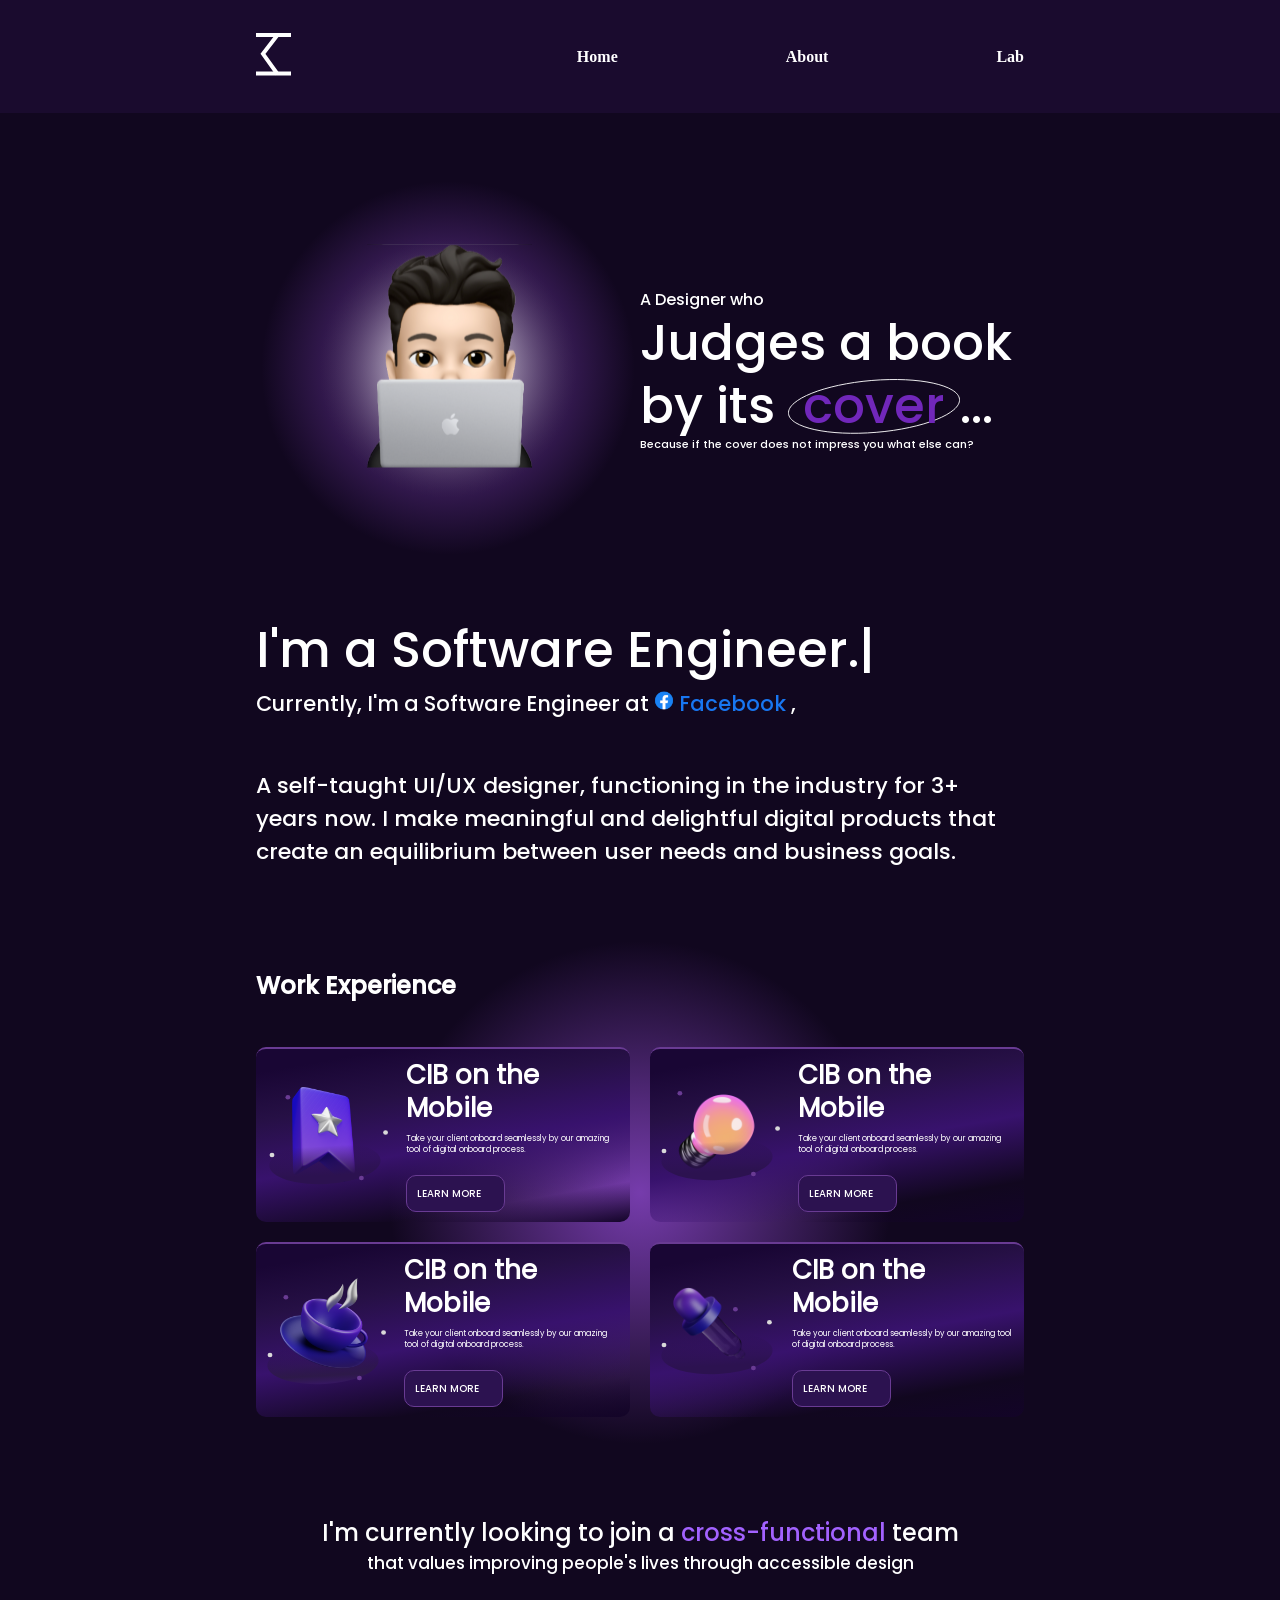
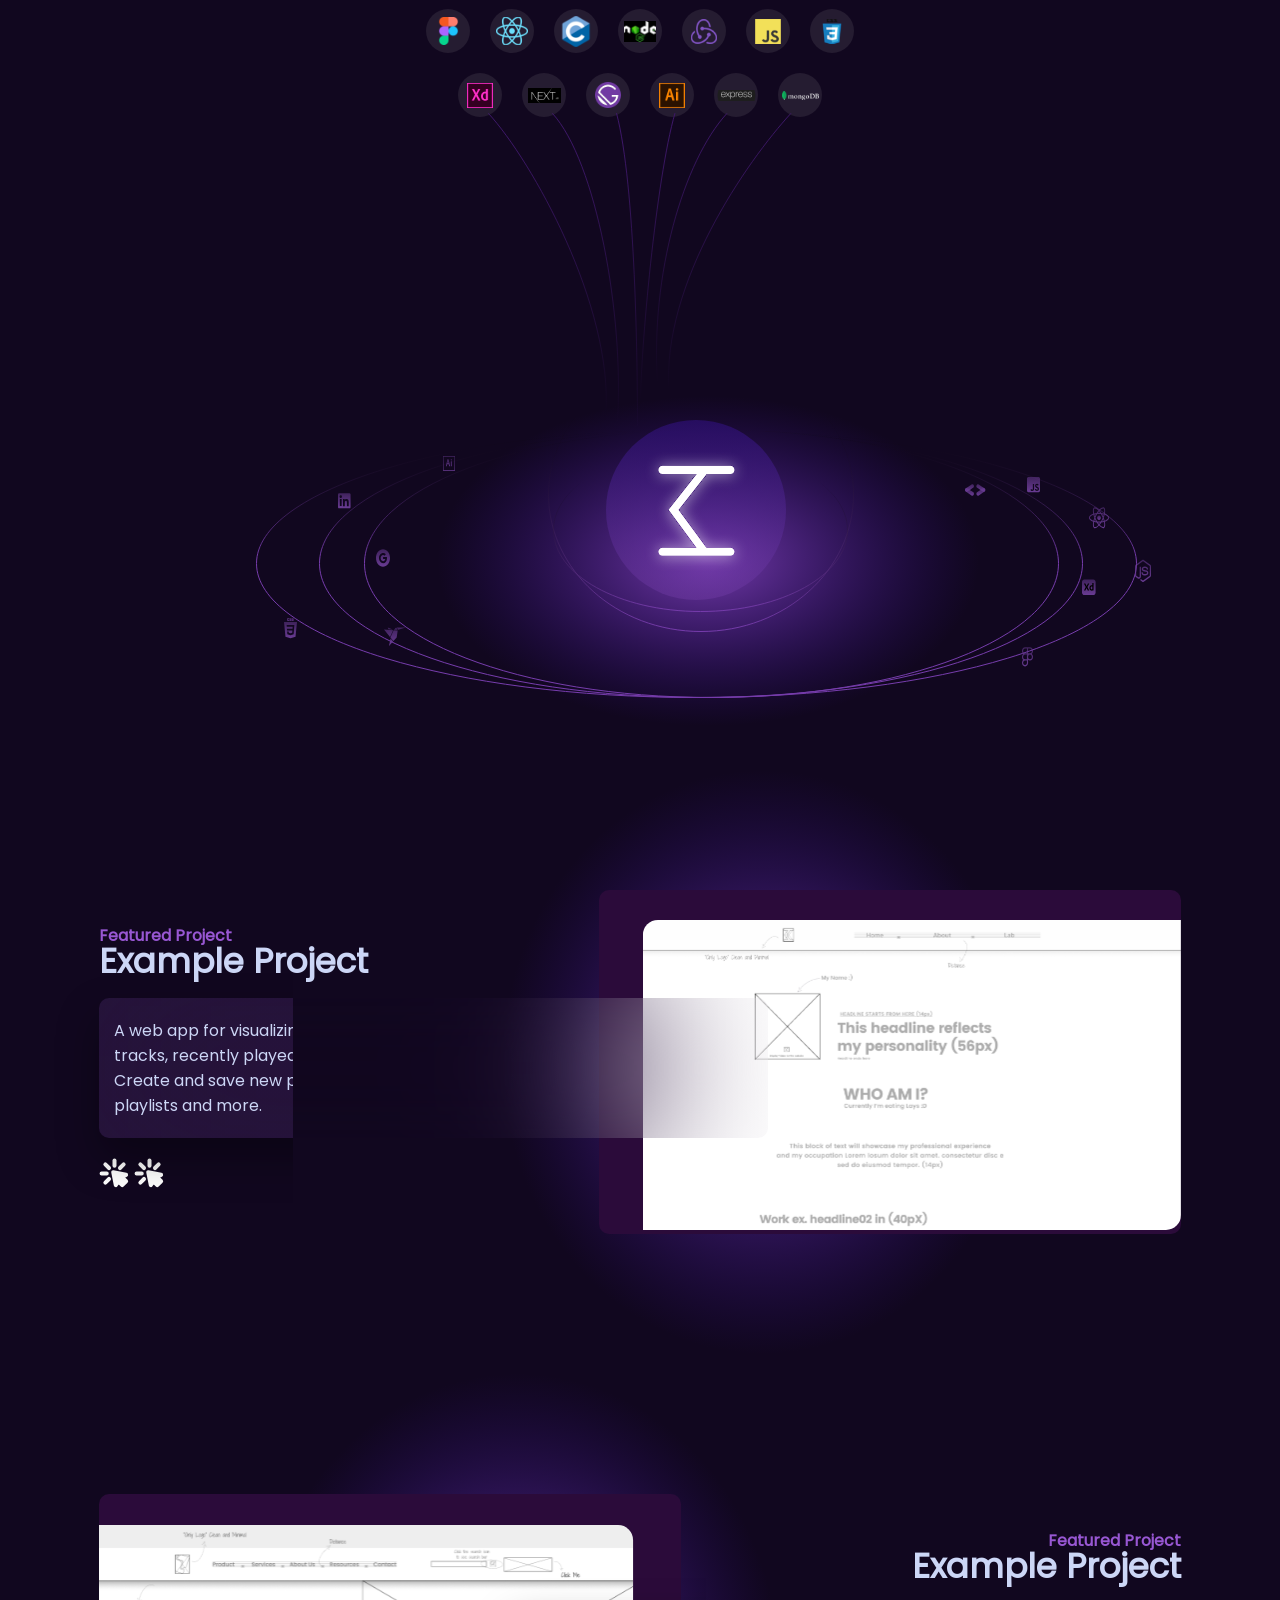
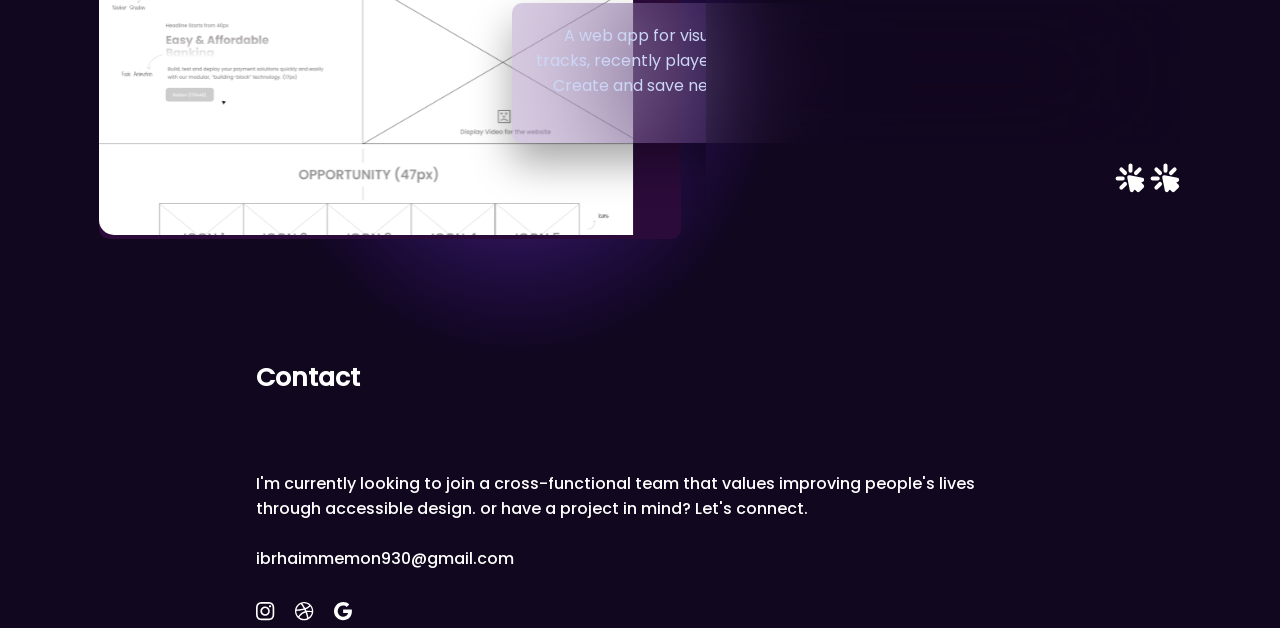
==== index.html @ 42ce66e3 "footer socialmedia link" ====
<!DOCTYPE html>
<html lang="en">

<head>
    <meta charset="UTF-8">
    <meta name="viewport" content="width=device-width, initial-scale=1.0">
    <link rel="stylesheet" href="main.css">
    <title>Document</title>
</head>

<body>
    <div id="header"></div>
    <div id="banner"></div>
    <main>
        <div class="container">
            <div class="Work-experience">
                <h2>Work Experience</h2>
                <div class="Work-experience-cards">
                    <div class="experience-card">
                        <div class="experience-pic">
                            <img src="images/experiance-star.svg" alt="experiance-star">
                        </div>
                        <div class="experience-text">
                            <h5>CIB on the Mobile</h5>
                            <p>Take your client onboard seamlessly by our amazing
                                tool of digital onboard process.
                            </p>
                            <a href="#" class="btn">LEARN MORE</a>
                        </div>
                    </div>
                    <div class="experience-card">
                        <div class="experience-pic">
                            <img src="images/experiance-light.svg" alt="experiance-light">
                        </div>
                        <div class="experience-text">
                            <h5>CIB on the Mobile</h5>
                            <p>Take your client onboard seamlessly by our amazing
                                tool of digital onboard process.
                            </p>
                            <a href="#" class="btn">LEARN MORE</a>
                        </div>
                    </div>
                    <div class="experience-card">
                        <div class="experience-pic">
                            <img src="images/experiance-coffe.svg" alt="experiance-coffe">
                        </div>
                        <div class="experience-text">
                            <h5>CIB on the Mobile</h5>
                            <p>Take your client onboard seamlessly by our amazing
                                tool of digital onboard process.
                            </p>
                            <a href="#" class="btn">LEARN MORE</a>
                        </div>
                    </div>
                    <div class="experience-card">
                        <div class="experience-pic">
                            <img src="images/-experiance-picker.svg" alt="-experiance-picker">
                        </div>
                        <div class="experience-text">
                            <h5>CIB on the Mobile</h5>
                            <p>Take your client onboard seamlessly by our amazing
                                tool of digital onboard process.
                            </p>
                            <a href="#" class="btn">LEARN MORE</a>
                        </div>
                    </div>
                </div>
            </div>
            <div class="join-the-taem">
                <div class="team-text">
                    <p class="title">I'm currently looking to join a <span>cross-functional</span> team </p>
                    <p class="subtitle">that values improving people's lives through accessible design</p>
                </div>
                <div class="team-skills-box">
                    <div class="team-skills">
                        <div><img src="images/figma.svg" alt="figma-icon"></div>
                        <div><img src="images/react.svg" alt="react-icon"></div>
                        <div><img src="images/c.svg" alt="c-icon"></div>
                        <div><img src="images/node.svg" alt="node-icon"></div>
                        <div><img src="images/array.svg" alt="array-icon"></div>
                        <div><img src="images/js.svg" alt="js-icon"></div>
                        <div><img src="images/css.svg" alt="css-icon"></div>
                    </div>
                    <div class="team-skills">
                        <div class="item line1"><img src="images/xd.svg" alt="xd-icon"></div>
                        <div class="item line2"><img src="images/next.svg" alt="next-icon"></div>
                        <div class="item line3"><img src="images/go.svg" alt="go-icon"></div>
                        <div class="item line4"><img src="images/aftereffect.svg" alt="aftereffect-icon"></div>
                        <div class="item line5"><img src="images/express.svg" alt="express-icon"></div>
                        <div class="item line6"><img src="images/mongo.svg" alt="mongo-icon"></div>

                    </div>
                </div>
                <div class="logo-circle-box">
                    <div class="bg-biglogo">
                        <div>
                            <img src="images/Group 1939.svg" alt="">
                        </div>
                    </div>
                </div>
            </div>
            <section class="example-project-section left">
                <div class="example-content">
                    <div class="example-project-text">
                        <p class="subtitle">Featured Project</p>
                        <h3 class="title">Example Project</h3>
                        <div class="blur-card">
                            A web app for visualizing personalized Spotify data. View your
                            top artists, top tracks, recently played tracks, and detailed audio
                            information about each track. Create and save new playlists of
                            recommended tracks based on your existing playlists and more.
                        </div>
                        <div class="flower-icon">
                            <img src="images/icon-park-solid_click.svg" ></img>
                            <img src="images/icon-park-solid_click.svg" ></img>
                        </div>
                    </div>
                    <div class="example-project-image">
                        <img src="images/Mask group.svg" alt="">
                    </div>
                </div>
            </section>
            <section class="example-project-section right">
                <div class="example-content">
                    <div class="example-project-text">
                        <p class="subtitle">Featured Project</p>
                        <h3 class="title">Example Project</h3>
                        <div class="blur-card">
                            A web app for visualizing personalized Spotify data. View your
                            top artists, top tracks, recently played tracks, and detailed audio
                            information about each track. Create and save new playlists of
                            recommended tracks based on your existing playlists and more.
                        </div>
                        <div class="flower-icon">
                            <img src="images/icon-park-solid_click.svg" ></img>
                            <img src="images/icon-park-solid_click.svg" ></img>
                        </div>
                    </div>
                    <div class="example-project-image">
                        <img src="images/Portfolio.svg" alt="">
                    </div>
                </div>
            </section>
        </div>
    </main>

    <div id="footer"></div>
    <script>
        async function loadComponent(id, file) {
            const res = await fetch(`components/${file}`);
            const html = await res.text();
            document.getElementById(id).innerHTML = html;
        }
        loadComponent('header', 'header.html');
        loadComponent('banner', 'banner.html');
        loadComponent('footer', 'footer.html');
    </script>
</body>

</html>
---- main.css ----
@import url("style/header.css");
@import url("style/banner.css");
@import url("style/footer.css");
@font-face {
  font-family: "Plus Jakarta Sans";
  src:
    url("fonts/PlusJakartaSans-Bold.ttf") format("truetype"),
    url("fonts/PlusJakartaSans-ExtraBold.ttf") format("truetype"),
    url("fonts/PlusJakartaSans-Medium.ttf") format("truetype"),
    url("fonts/PlusJakartaSans-Regular.ttf") format("truetype"),
    url("fonts/PlusJakartaSans-VariableFont_wght.ttf") format("truetype");
}
@font-face {
  font-family: "Preahvihear";
  src:
    url("fonts/Preahvihear-Regular.ttf") format("truetype"),
    url("fonts/Poppins/Poppins-Medium.ttf") format("truetype");
}
@font-face {
  font-family: "Poppins";
  src: url("fonts/Poppins/Poppins-Regular.ttf") format("truetype");
}
* {
  padding: 0;
  margin: 0;
  box-sizing: border-box;
}
body {
  background-color: #11071f;
}
.container {
  width: 60%;
  margin: 0 auto;
}
.Work-experience {
  color: #fff;
  font-family: "Preahvihear";
  padding: 100px 0;
  background: #763cac;
  background: radial-gradient(
    circle,
    rgba(118, 60, 172, 1) 0%,
    rgba(140, 121, 184, 0) 50%
  );
}
.Work-experience h2 {
  margin-bottom: 44px;
}
main .Work-experience-cards {
  display: grid;
  grid-template-columns: 1fr 1fr;
  gap: 20px;
}
.Work-experience-cards .experience-card {
  background: #130428;
  background: linear-gradient(
    350deg,
    rgba(19, 4, 40, 1) 0%,
    rgba(56, 18, 109, 0) 17%,
    rgba(56, 18, 109, 1) 45%,
    rgba(38, 16, 69, 1) 70%,
    rgba(25, 6, 52, 1) 90%
  );
  display: flex;
  align-items: center;
  border-top: 2px solid #693b93;
  /* padding-bottom: 24px ; */
  border-radius: 10px;
}
.experience-card .experience-pic {
  padding: 20px 8px 17px 10px;
}
.experience-card .experience-text {
  display: flex;
  flex-direction: column;
  align-items: start;
  gap: 10px;
  padding: 10px;
}
.experience-card .experience-text h5 {
  font-family: Poppins;
  font-size: 26px;
  font-weight: 600;
  line-height: 32.5px;
  letter-spacing: 0%;
}
.experience-card .experience-text p {
  font-family: Poppins;
  font-size: 8px;
  font-weight: 500;
  line-height: 10.5px;
  letter-spacing: 0%;
}
.Work-experience .experience-text .btn {
  background-color: #2c1250;
  border: 1px solid #693b93;
  border-radius: 10px;
  text-decoration: none;
  font-size: 10px;
  line-height: 15px;
  font-weight: 500;
  color: #fff;
  padding: 10px 23px 10px 10px;
  margin-top: 10px;
}
.join-the-taem {
  text-align: center;
  display: flex;
  flex-direction: column;
  gap: 30px;
}
.join-the-taem .team-text p {
  color: #fff;
  font-family: "Preahvihear";
  font-weight: 400;
  line-height: 31px;
  letter-spacing: 2%;
}
.join-the-taem .team-text span {
  color: #a362ff;
}
.join-the-taem .team-text .title {
  font-size: 24px;
}
.join-the-taem .team-text .subtitle {
  font-size: 17px;
}
.team-skills-box .team-skills {
  display: flex;
  align-items: center;
  justify-content: center;
  gap: 20px;
  margin-bottom: 20px;
}
.team-skills-box .team-skills div {
  background-color: #251c31;
  width: 44px;
  height: 44px;
  border-radius: 50%;
  display: flex;
  align-items: center;
  justify-content: center;
  position: relative;
}
.team-skills-box .team-skills .item::after {
  content: "";
  position: absolute;
  top: 40px;
}
.team-skills-box .team-skills .line1::after {
  content: url("images/line1.svg");
  left: 30px;
}
.team-skills-box .team-skills .line2::after {
  content: url("images/line2.svg");
  left: 30px;
}
.team-skills-box .team-skills .line3::after {
  content: url("images/line3.svg");
  left: 30px;
}
.team-skills-box .team-skills .line4::after {
  content: url("images/line4.svg");
  left: -10px;
}
.team-skills-box .team-skills .line5::after {
  content: url("images/line5.svg");
  right: 30px;
}
.team-skills-box .team-skills .line6::after {
  content: url("images/line6.svg");
  right: 30px;
}
.logo-circle-box {
  margin-top: 40px;
  padding-top: 150px;
}

/* example-project-section style */
.example-project-section {
  padding: 120px 0;
  margin-top: 40px;
  display: flex;
  align-items: center;
  justify-content: center;
  background: url(images/Gradient.svg) no-repeat right;
  background-size: contain;
}
.example-content {
  margin: auto;
  display: grid;
  grid-template-columns: 2fr 1fr;
  align-items: center;
  justify-content: space-between;
  position: relative;
}
.example-project-text {
  color: #ccd6f6;
  font-family: Poppins;
  width: 500px;
  position: relative;
  z-index: 2;
  display: flex;
  flex-direction: column;
}
.left .example-project-text {
  align-items: start;
}
.example-project-text .subtitle {
  color: #9857d3;
  font-weight: 600;
  font-size: 16px;
  line-height: 100%;
  letter-spacing: 2%;
}
.example-project-text .title {
  font-size: 34px;
  line-height: 100%;
  letter-spacing: 2%;
}
.example-project-image {
  width: 582px;
  position: relative;
  z-index: 1;
  background-color: #2b0b3a;
  border-radius: 10px;
}
.example-project-image img {
  width: 100%;
  border-radius: 15px;
}
.example-project-text .blur-card {
  width: 669px;
  padding: 20px 15px;
  background: url("images/Card.svg") no-repeat center;
  background: radial-gradient(
    circle,
    #683b933d 100%,
    #6ebef467 22%,
    #468fd459 0%
  );
  backdrop-filter: blur(80px);
  border-radius: 10px;
  /* line-height: 1.8; */
  box-shadow: 0 20px 40px rgba(0, 0, 0, 0.35);
  position: relative;
  left: 0px;
  margin-top: 20px;
}
.flower-icon {
  margin-top: 20px;
}
.right {
  background: url(images/Gradient.svg) no-repeat left;
  background-size: contain;
  margin-top: 20px;
}
.right .example-content {
  grid-template-columns: 1fr 2fr;
}
.right .example-project-text {
  align-items: end;
}
.right .example-project-text {
  order: 2;
  text-align: end;
}
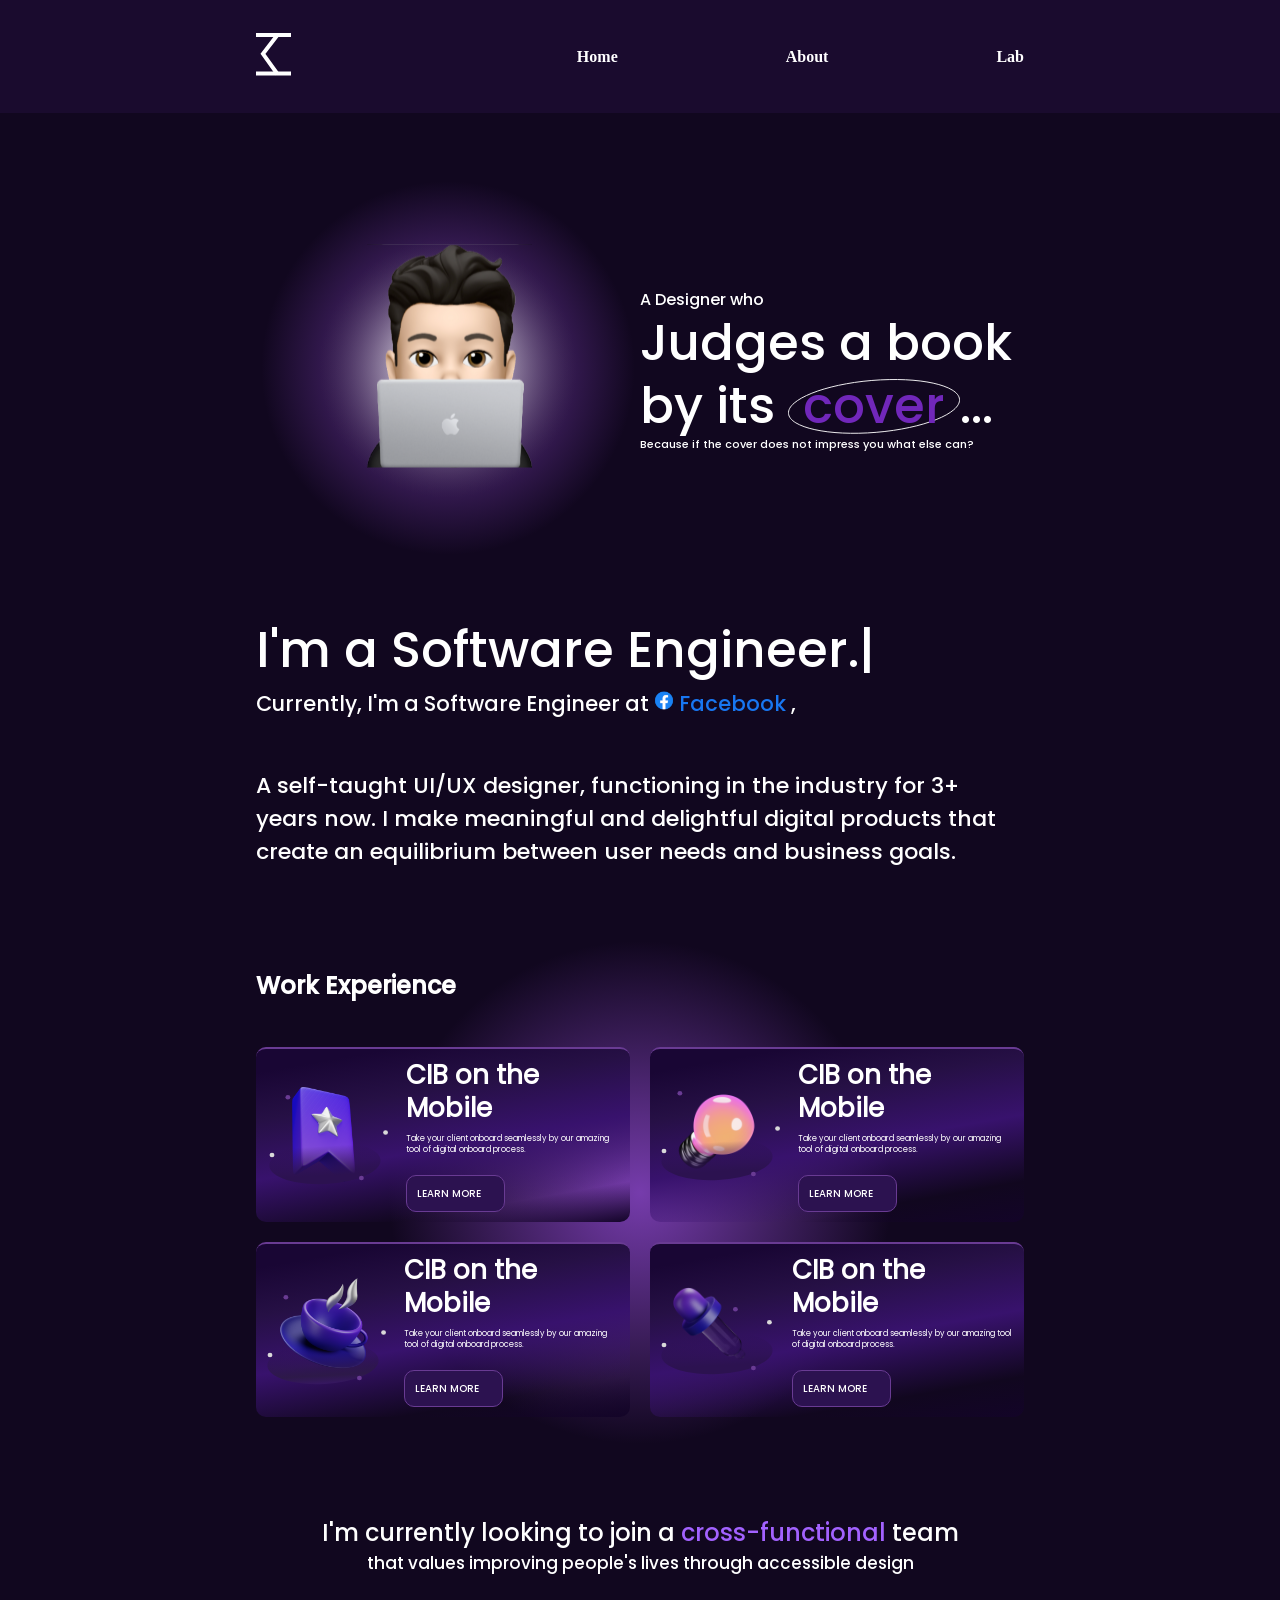
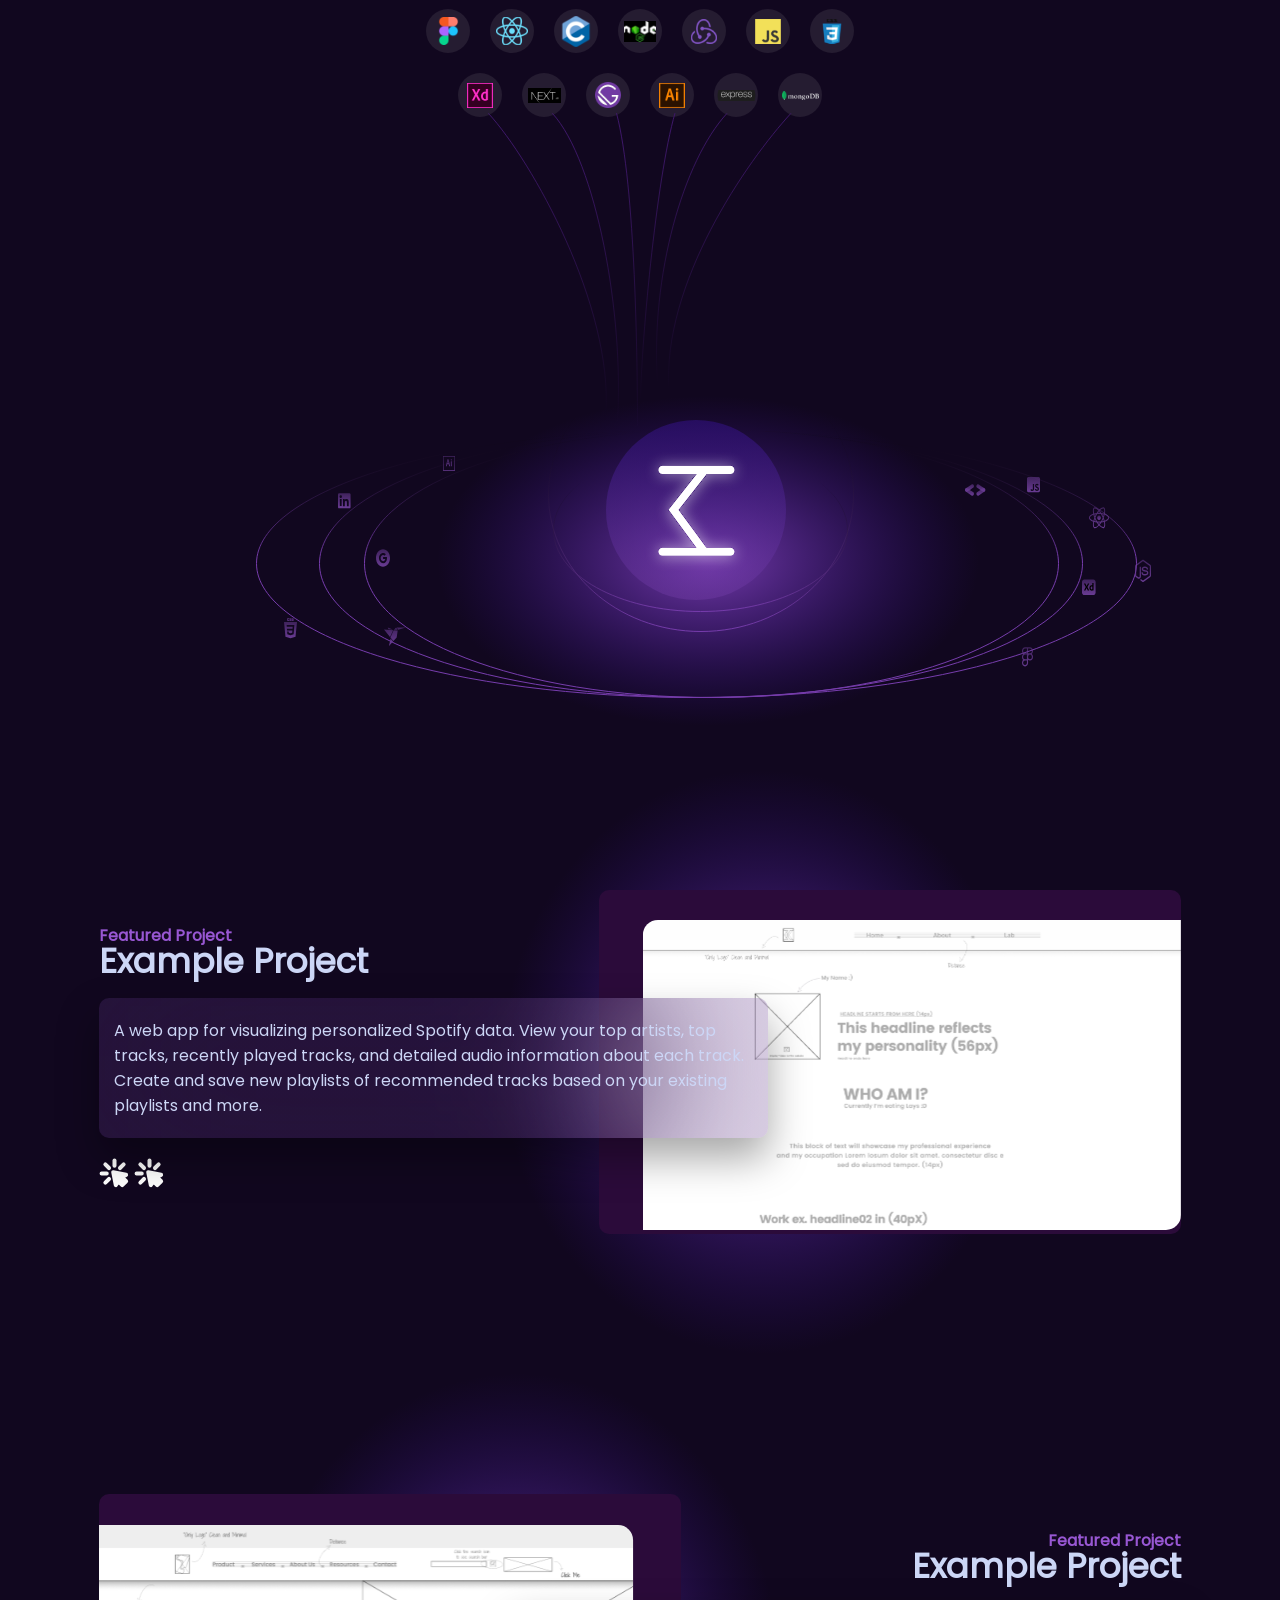
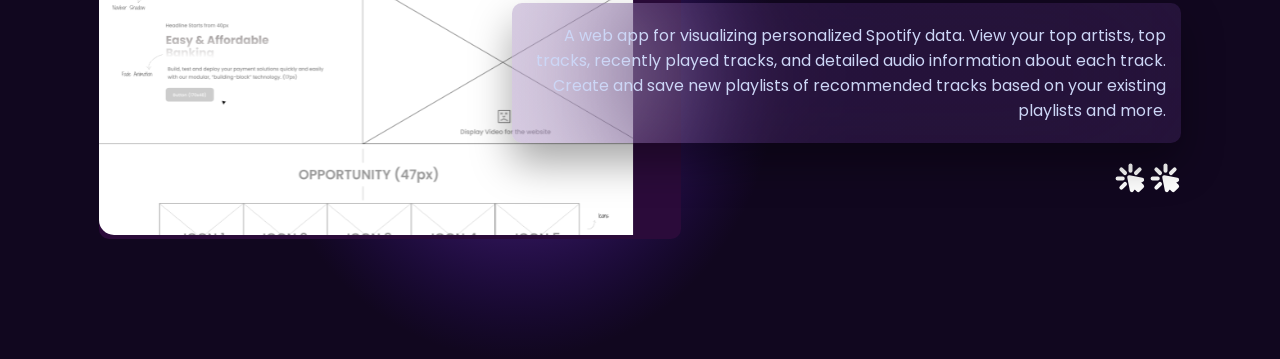
==== commit de4052f1: "delete section" ====
--- a/index.html
+++ b/index.html
@@ -141,10 +141,10 @@
                     </div>
                 </div>
             </section>
+            
         </div>
     </main>
 
-    <div id="footer"></div>
     <script>
         async function loadComponent(id, file) {
             const res = await fetch(`components/${file}`);
@@ -153,7 +153,6 @@
         }
         loadComponent('header', 'header.html');
         loadComponent('banner', 'banner.html');
-        loadComponent('footer', 'footer.html');
     </script>
 </body>
 
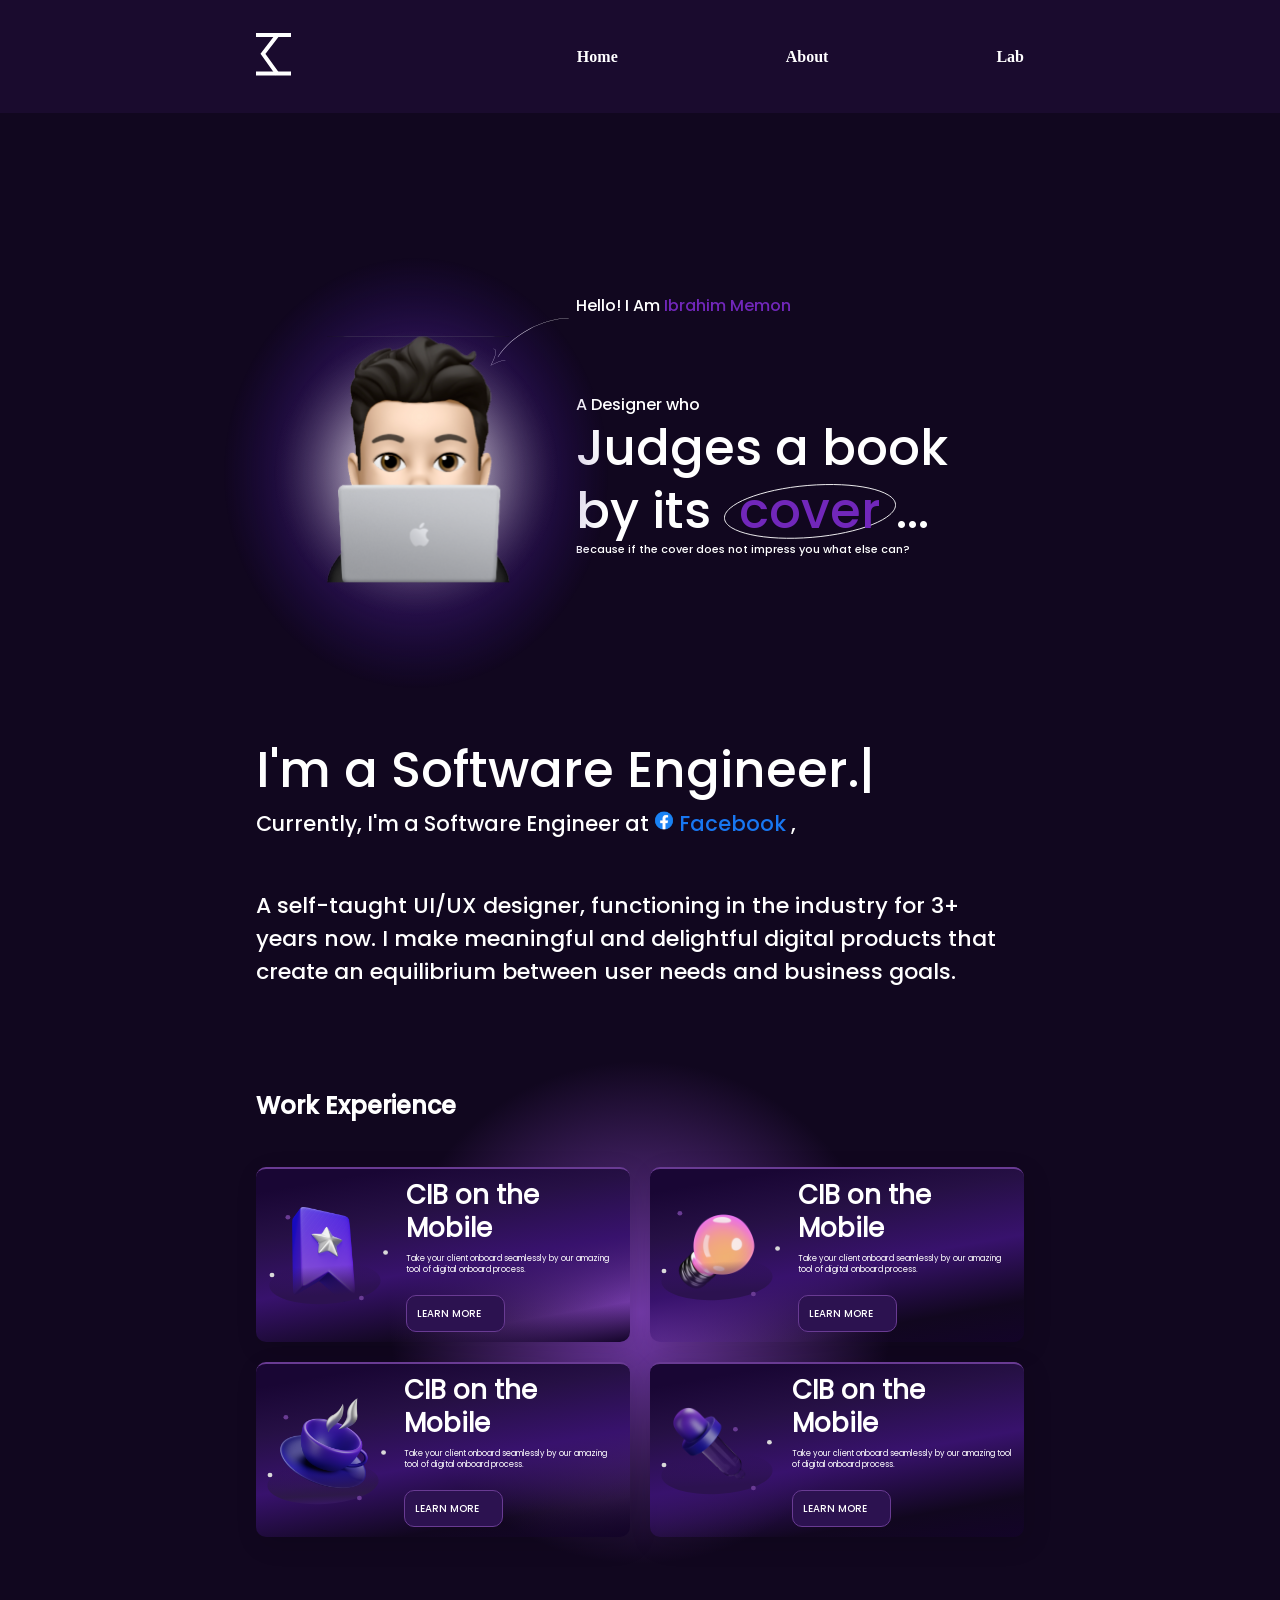
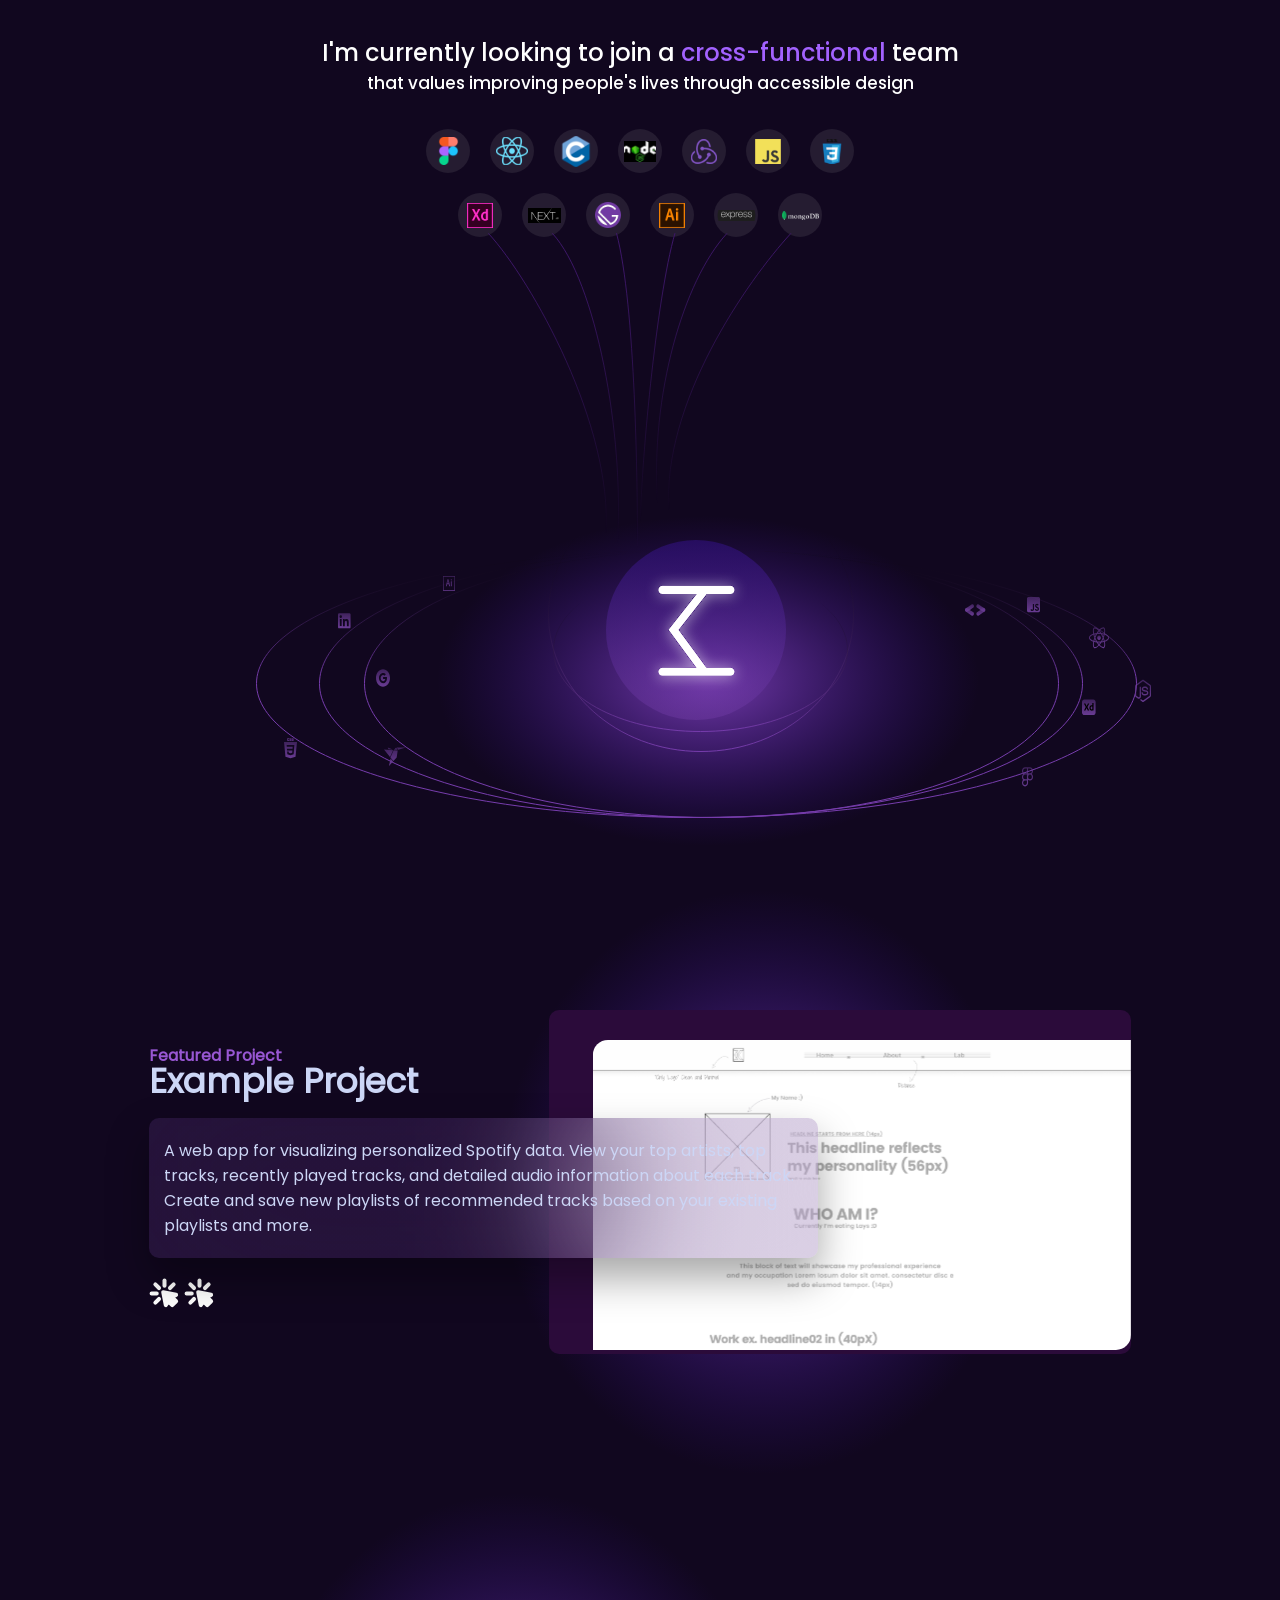
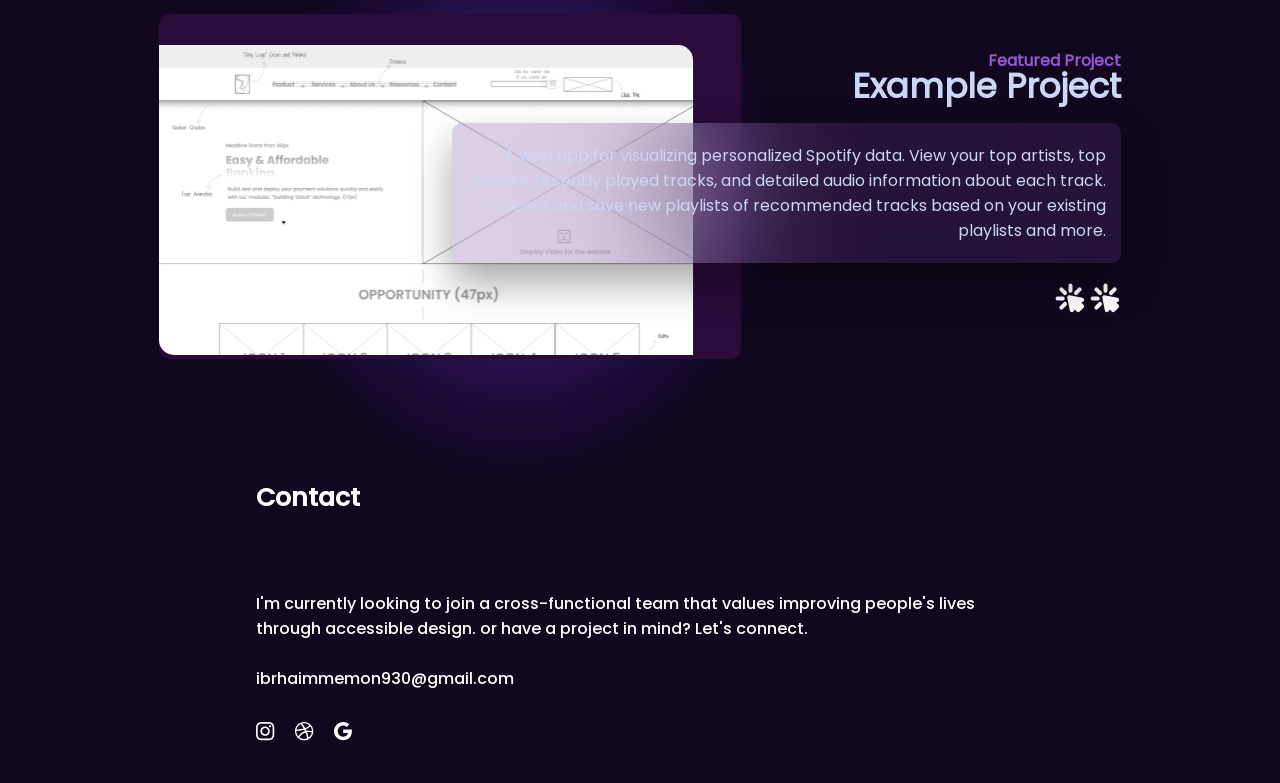
==== commit 118de4d0: "responsive Header" ====
--- a/index.html
+++ b/index.html
@@ -111,8 +111,8 @@
                             recommended tracks based on your existing playlists and more.
                         </div>
                         <div class="flower-icon">
-                            <img src="images/icon-park-solid_click.svg" ></img>
-                            <img src="images/icon-park-solid_click.svg" ></img>
+                            <img src="images/icon-park-solid_click.svg"></img>
+                            <img src="images/icon-park-solid_click.svg"></img>
                         </div>
                     </div>
                     <div class="example-project-image">
@@ -132,8 +132,8 @@
                             recommended tracks based on your existing playlists and more.
                         </div>
                         <div class="flower-icon">
-                            <img src="images/icon-park-solid_click.svg" ></img>
-                            <img src="images/icon-park-solid_click.svg" ></img>
+                            <img src="images/icon-park-solid_click.svg"></img>
+                            <img src="images/icon-park-solid_click.svg"></img>
                         </div>
                     </div>
                     <div class="example-project-image">
@@ -141,18 +141,28 @@
                     </div>
                 </div>
             </section>
-            
         </div>
     </main>
 
+    <div id="footer"></div>
     <script>
         async function loadComponent(id, file) {
             const res = await fetch(`components/${file}`);
             const html = await res.text();
             document.getElementById(id).innerHTML = html;
         }
-        loadComponent('header', 'header.html');
-        loadComponent('banner', 'banner.html');
+       async function init() {
+           await loadComponent('header', 'header.html');
+           await loadComponent('banner', 'banner.html');
+           await loadComponent('footer', 'footer.html');
+            const humbergerBtn = document.getElementById('humbergerBtn');
+            const navMenu=document.getElementById('navMenu');
+           if(humbergerBtn){ humbergerBtn.addEventListener('click', () => {
+                humbergerBtn.classList.toggle('active');
+                navMenu.classList.toggle('active');
+            });}
+        }
+        init()
     </script>
 </body>
 
--- a/main.css
+++ b/main.css
@@ -61,11 +61,17 @@
     rgba(38, 16, 69, 1) 70%,
     rgba(25, 6, 52, 1) 90%
   );
+  box-shadow: 4px 7px 26px 0 #0000001f;
   display: flex;
   align-items: center;
   border-top: 2px solid #693b93;
   /* padding-bottom: 24px ; */
   border-radius: 10px;
+}
+.Work-experience-cards .experience-card:hover{
+  transform: translateY(-3.5%);
+  border-top: 2px solid #b28ad6;
+  transition: transform .9s;
 }
 .experience-card .experience-pic {
   padding: 20px 8px 17px 10px;
@@ -102,6 +108,11 @@
   color: #fff;
   padding: 10px 23px 10px 10px;
   margin-top: 10px;
+
+}
+.Work-experience .experience-text .btn:hover{
+  box-shadow: 0 0 22px #693b93, 0 0 44px #2c1250;
+  transition: all .10s;
 }
 .join-the-taem {
   text-align: center;
@@ -142,6 +153,11 @@
   justify-content: center;
   position: relative;
 }
+.team-skills-box .team-skills>div:hover{
+  transform: scale(120%);
+  background-color: #53268d;
+  transition: all 0.7s;
+}
 .team-skills-box .team-skills .item::after {
   content: "";
   position: absolute;
@@ -188,8 +204,8 @@
 }
 .example-content {
   margin: auto;
-  display: grid;
-  grid-template-columns: 2fr 1fr;
+  display: flex;
+  /* grid-template-columns: 2fr 1fr; */
   align-items: center;
   justify-content: space-between;
   position: relative;
@@ -199,6 +215,7 @@
   font-family: Poppins;
   width: 500px;
   position: relative;
+  left: 50px;
   z-index: 2;
   display: flex;
   flex-direction: column;
@@ -221,6 +238,7 @@
 .example-project-image {
   width: 582px;
   position: relative;
+  right: 50px;
   z-index: 1;
   background-color: #2b0b3a;
   border-radius: 10px;
@@ -256,12 +274,101 @@
   margin-top: 20px;
 }
 .right .example-content {
-  grid-template-columns: 1fr 2fr;
+  /* grid-template-columns: 1fr 2fr; */
+  display: flex;
 }
 .right .example-project-text {
   align-items: end;
+  left: -60px;
+}
+.right .example-project-image {
+  left: 60px;
 }
 .right .example-project-text {
   order: 2;
   text-align: end;
 }
+/* Responsive */
+@media (max-width: 768px) {
+  .experience-card .experience-pic img {
+    width: 80px;
+    margin: 5px;
+  }
+  .experience-card .experience-text h5 {
+    font-size: 18px;
+  }
+  .experience-card .experience-text p {
+    font-size: 10px;
+    line-height: 16px;
+  }
+  .experience-card .experience-text a.btn {
+    padding: 8px 16px;
+  }
+  .logo-circle-box img {
+    width: 550px;
+  }
+  .example-content {
+    flex-direction: column;
+  }
+  .example-project-text {
+    width: auto;
+    left: 0px;
+  }
+  .right {
+    padding: 10px 0 !important;
+  }
+  .right .example-project-text {
+    left: 0;
+    margin-top: 20px;
+    order: 1;
+  }
+  .right .example-project-image {
+    order: 2;
+    left: 0;
+  }
+}
+
+@media (max-width: 425px) {
+  .Work-experience {
+  background: #763cac;
+  background: radial-gradient(
+    circle,
+    rgba(118, 60, 172, 1) 0%,
+    rgba(140, 121, 184, 0) 25%
+  );
+}
+  main .Work-experience-cards {
+    grid-template-columns: auto;
+  }
+  .logo-circle-box img {
+    width: 350px;
+  }
+  .example-content {
+    flex-direction: column;
+    padding: 0 20px;
+  }
+  .example-project-text {
+    width: auto;
+    left: 0px;
+  }
+  .right {
+    padding: 10px 0 !important;
+  }
+  .right .example-project-text {
+    left: 0;
+    margin-top: 20px;
+    order: 1;
+  }
+  .right .example-project-image {
+    order: 2;
+    left: 0;
+  }
+  .example-project-text .blur-card {
+  width: 369px;
+  font-size: 16px;
+}
+.example-project-image {
+  width: 369px;
+  right: 0;
+}
+}
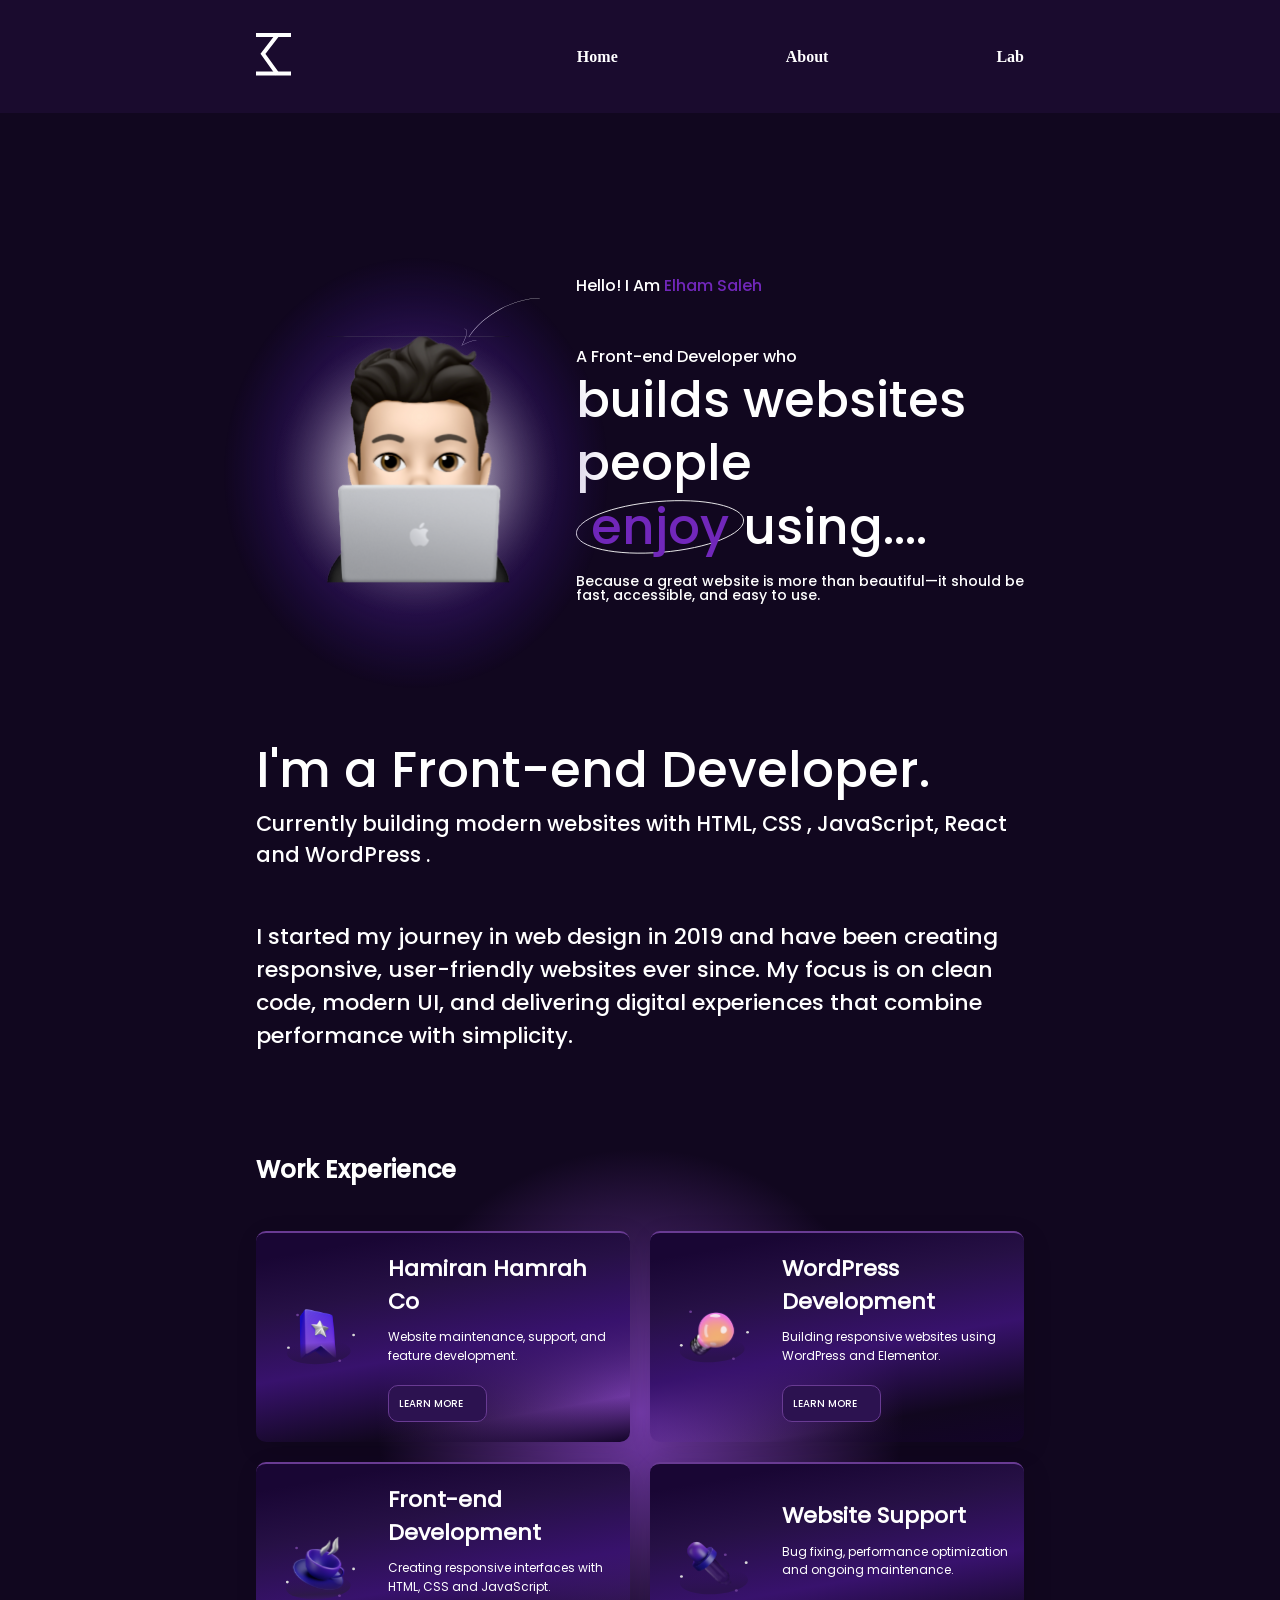
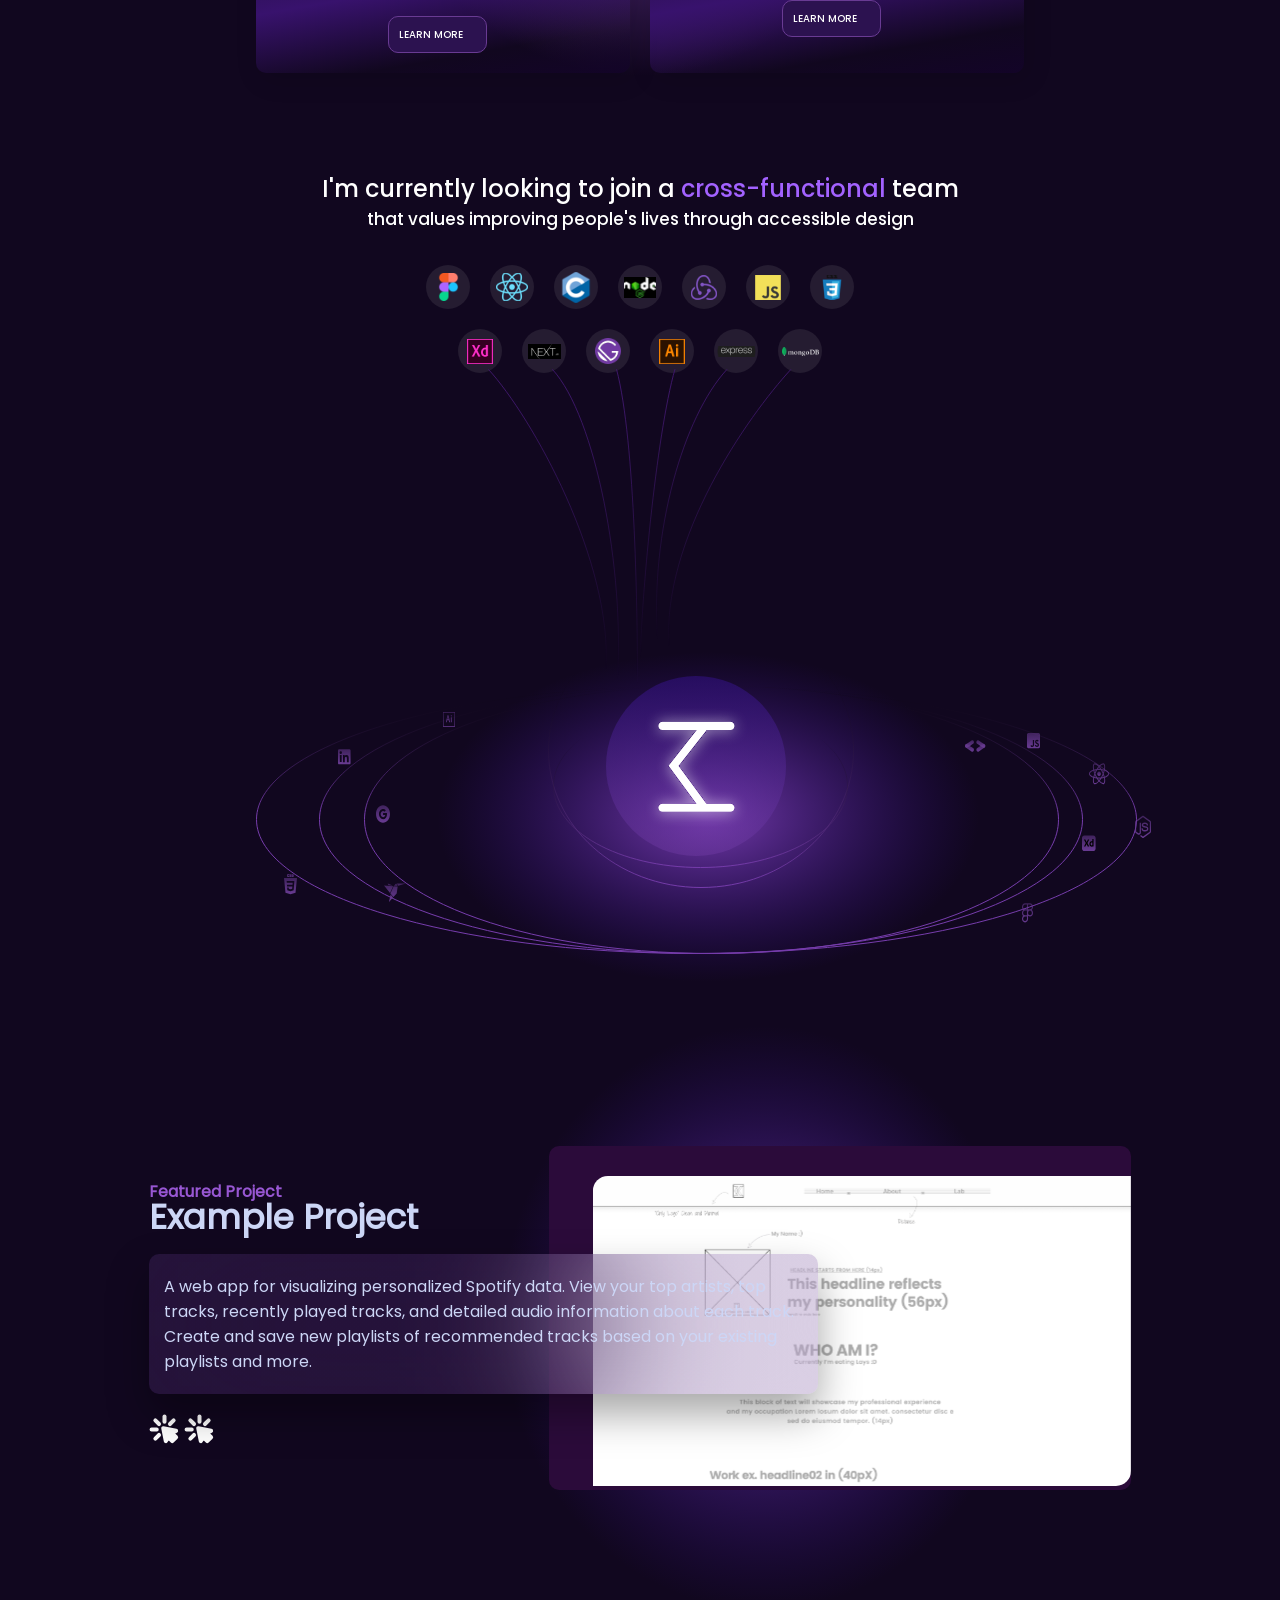
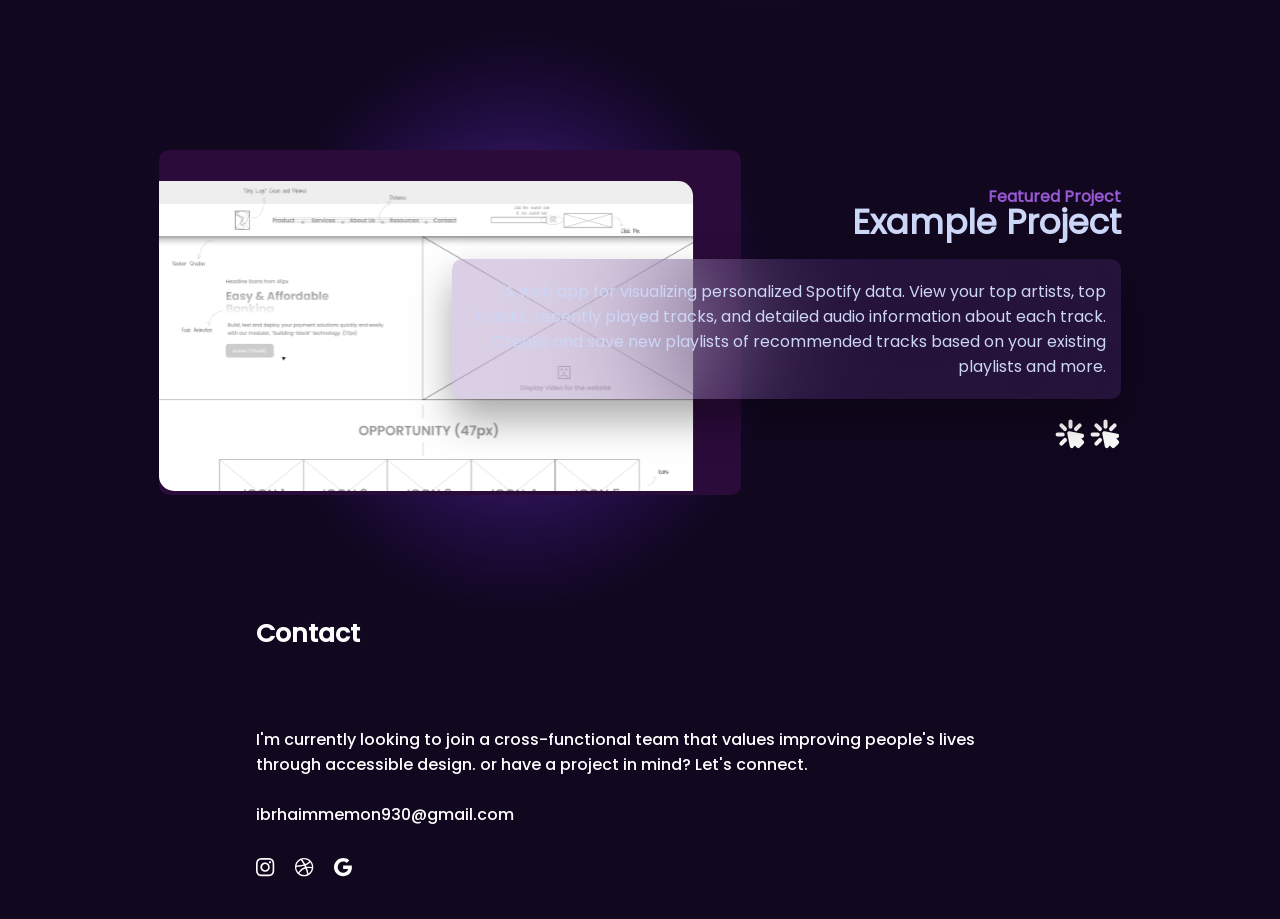
==== commit d5ba197e: "responsiveness and changing text in the cards" ====
--- a/index.html
+++ b/index.html
@@ -21,9 +21,8 @@
                             <img src="images/experiance-star.svg" alt="experiance-star">
                         </div>
                         <div class="experience-text">
-                            <h5>CIB on the Mobile</h5>
-                            <p>Take your client onboard seamlessly by our amazing
-                                tool of digital onboard process.
+                            <h5>Hamiran Hamrah Co</h5>
+                            <p>Website maintenance, support, and feature development.
                             </p>
                             <a href="#" class="btn">LEARN MORE</a>
                         </div>
@@ -33,9 +32,8 @@
                             <img src="images/experiance-light.svg" alt="experiance-light">
                         </div>
                         <div class="experience-text">
-                            <h5>CIB on the Mobile</h5>
-                            <p>Take your client onboard seamlessly by our amazing
-                                tool of digital onboard process.
+                            <h5>WordPress Development</h5>
+                            <p>Building responsive websites using WordPress and Elementor.
                             </p>
                             <a href="#" class="btn">LEARN MORE</a>
                         </div>
@@ -45,9 +43,8 @@
                             <img src="images/experiance-coffe.svg" alt="experiance-coffe">
                         </div>
                         <div class="experience-text">
-                            <h5>CIB on the Mobile</h5>
-                            <p>Take your client onboard seamlessly by our amazing
-                                tool of digital onboard process.
+                            <h5>Front-end Development</h5>
+                            <p>Creating responsive interfaces with HTML, CSS and JavaScript.
                             </p>
                             <a href="#" class="btn">LEARN MORE</a>
                         </div>
@@ -57,9 +54,8 @@
                             <img src="images/-experiance-picker.svg" alt="-experiance-picker">
                         </div>
                         <div class="experience-text">
-                            <h5>CIB on the Mobile</h5>
-                            <p>Take your client onboard seamlessly by our amazing
-                                tool of digital onboard process.
+                            <h5>Website Support</h5>
+                            <p>Bug fixing, performance optimization and ongoing maintenance.
                             </p>
                             <a href="#" class="btn">LEARN MORE</a>
                         </div>
--- a/main.css
+++ b/main.css
@@ -67,6 +67,7 @@
   border-top: 2px solid #693b93;
   /* padding-bottom: 24px ; */
   border-radius: 10px;
+  padding: 10px 4px;
 }
 .Work-experience-cards .experience-card:hover{
   transform: translateY(-3.5%);
@@ -76,6 +77,10 @@
 .experience-card .experience-pic {
   padding: 20px 8px 17px 10px;
 }
+.experience-card .experience-pic img{
+  width: 100px;
+  padding: 15px;
+}
 .experience-card .experience-text {
   display: flex;
   flex-direction: column;
@@ -85,16 +90,16 @@
 }
 .experience-card .experience-text h5 {
   font-family: Poppins;
-  font-size: 26px;
+  font-size: 22px;
   font-weight: 600;
   line-height: 32.5px;
   letter-spacing: 0%;
 }
 .experience-card .experience-text p {
   font-family: Poppins;
-  font-size: 8px;
+  font-size: 12px;
   font-weight: 500;
-  line-height: 10.5px;
+  line-height: 18.5px;
   letter-spacing: 0%;
 }
 .Work-experience .experience-text .btn {
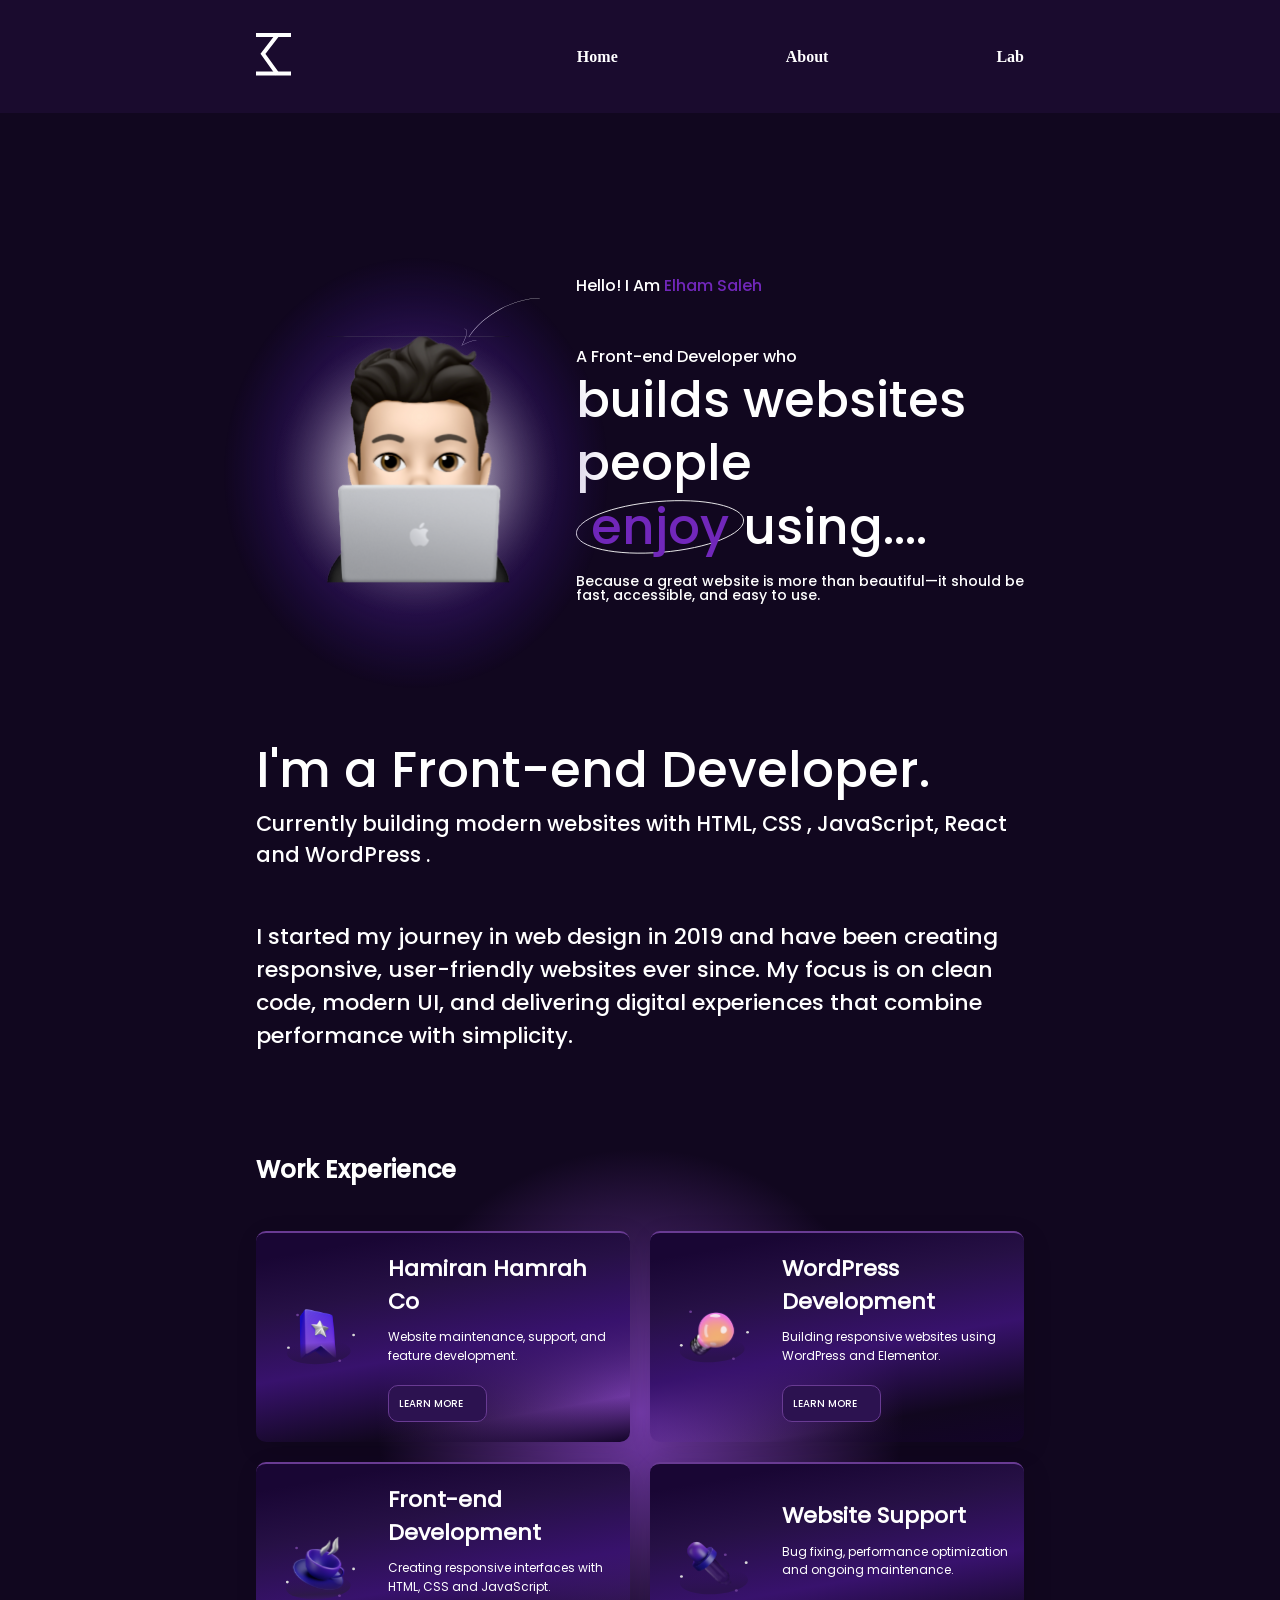
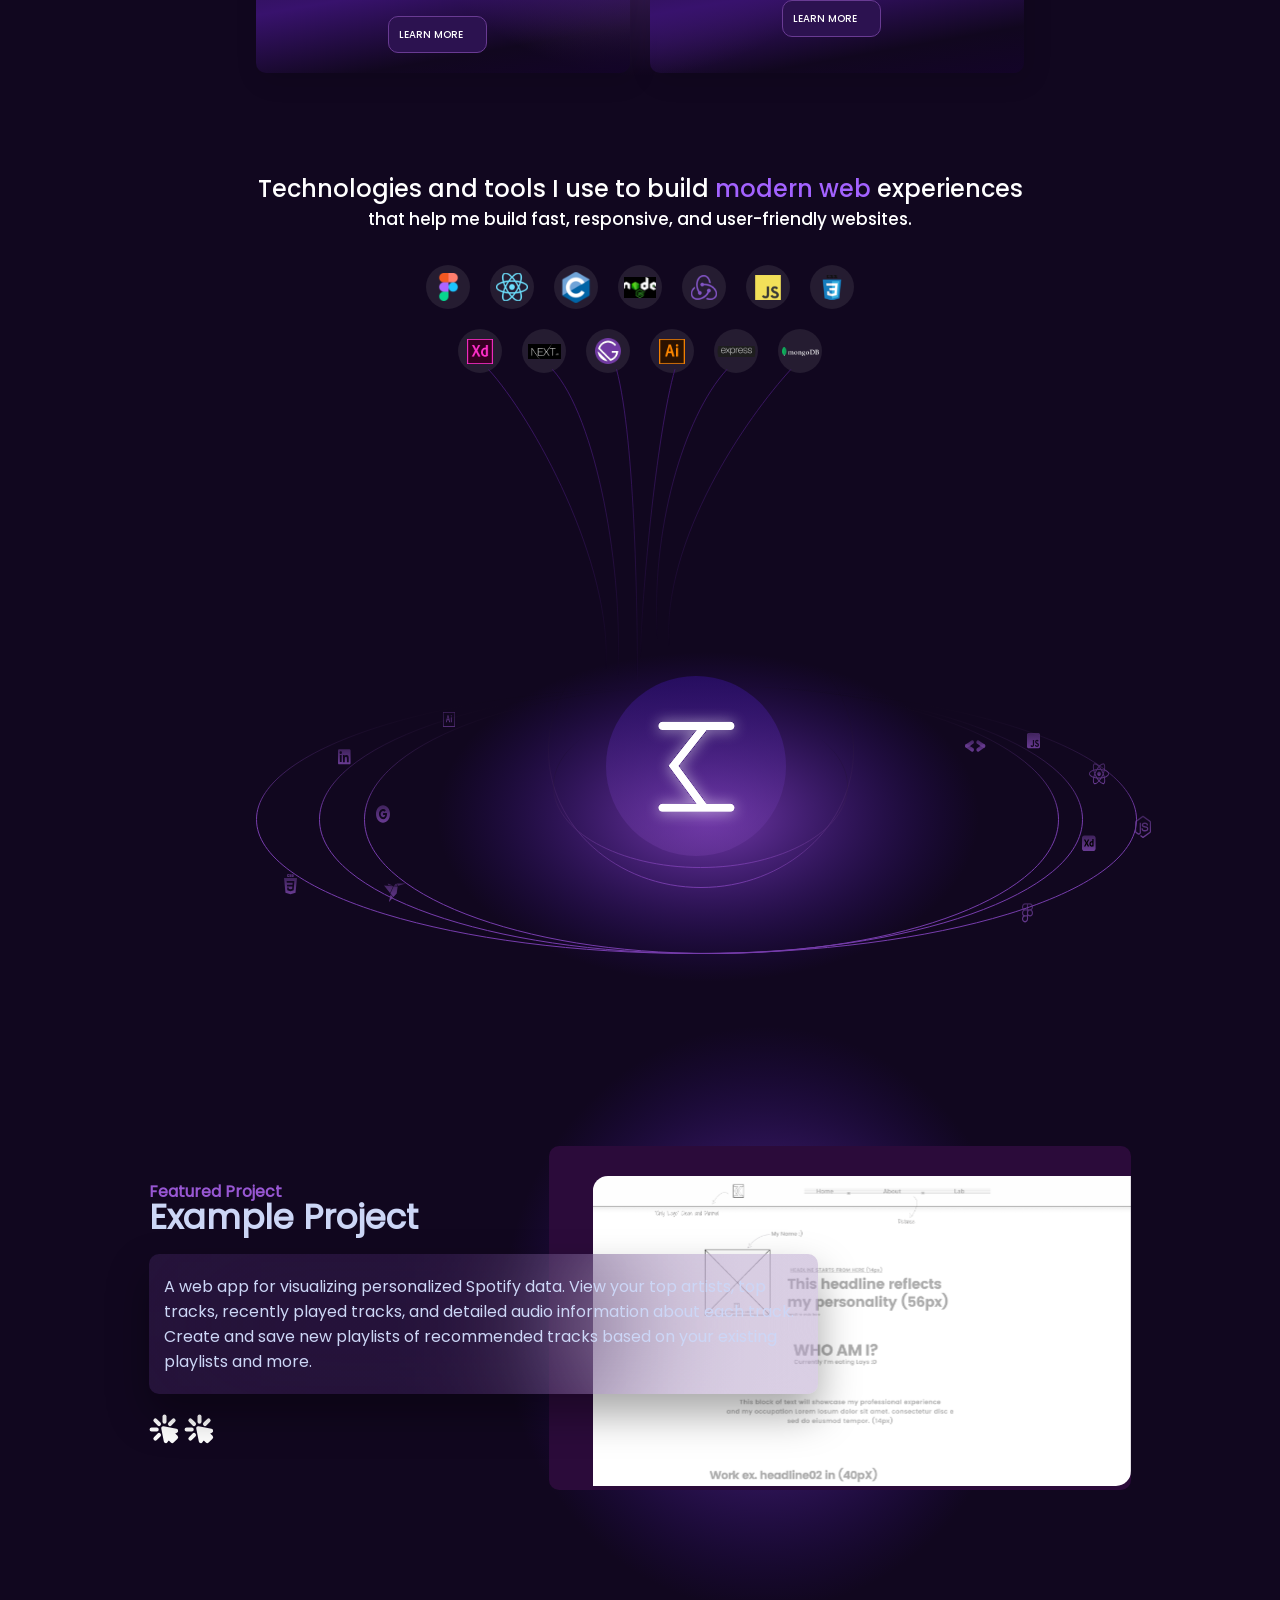
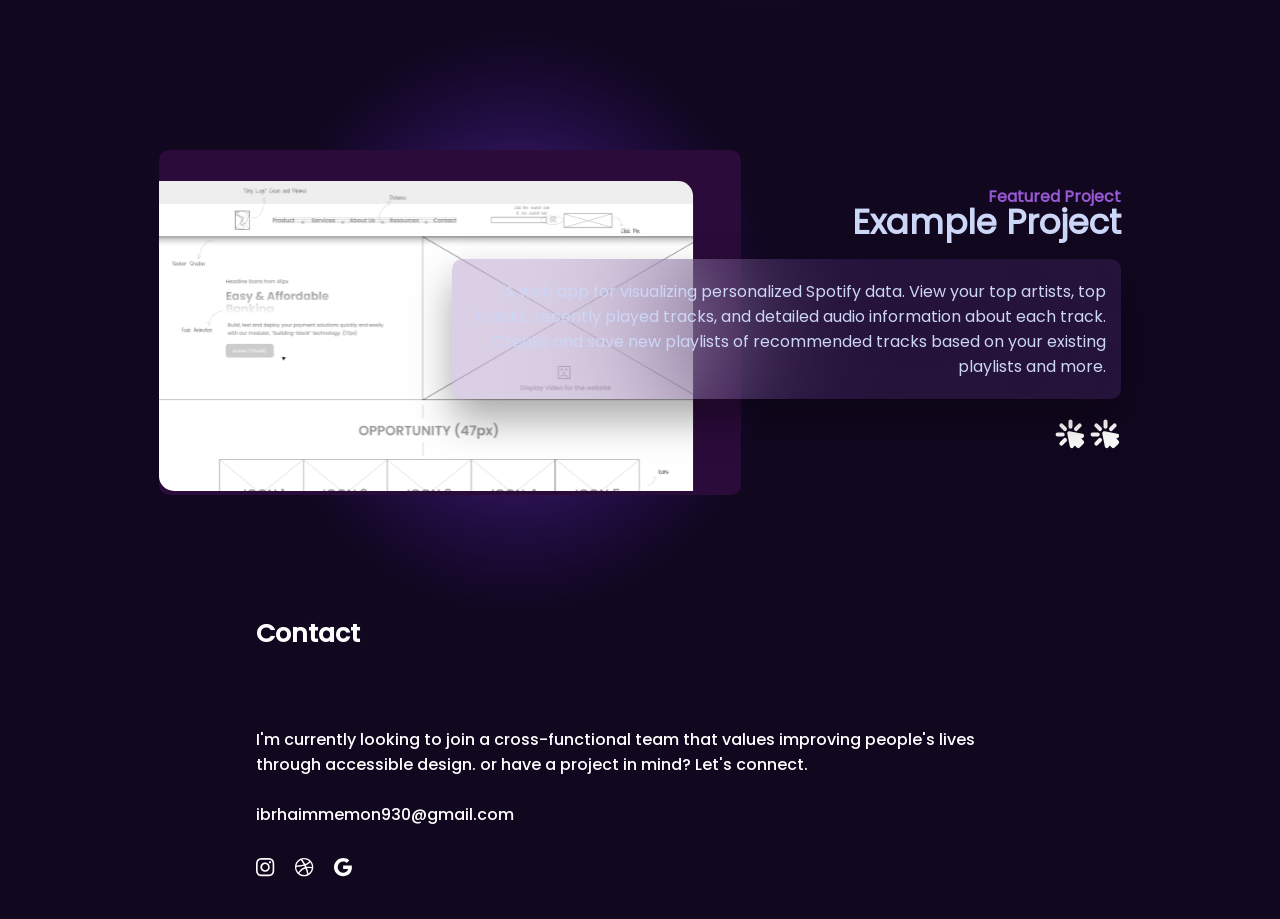
==== commit 83124955: "changing text" ====
--- a/index.html
+++ b/index.html
@@ -64,8 +64,8 @@
             </div>
             <div class="join-the-taem">
                 <div class="team-text">
-                    <p class="title">I'm currently looking to join a <span>cross-functional</span> team </p>
-                    <p class="subtitle">that values improving people's lives through accessible design</p>
+                    <p class="title">Technologies and tools I use to build <span>modern web</span> experiences </p>
+                    <p class="subtitle">that help me build fast, responsive, and user-friendly websites.</p>
                 </div>
                 <div class="team-skills-box">
                     <div class="team-skills">
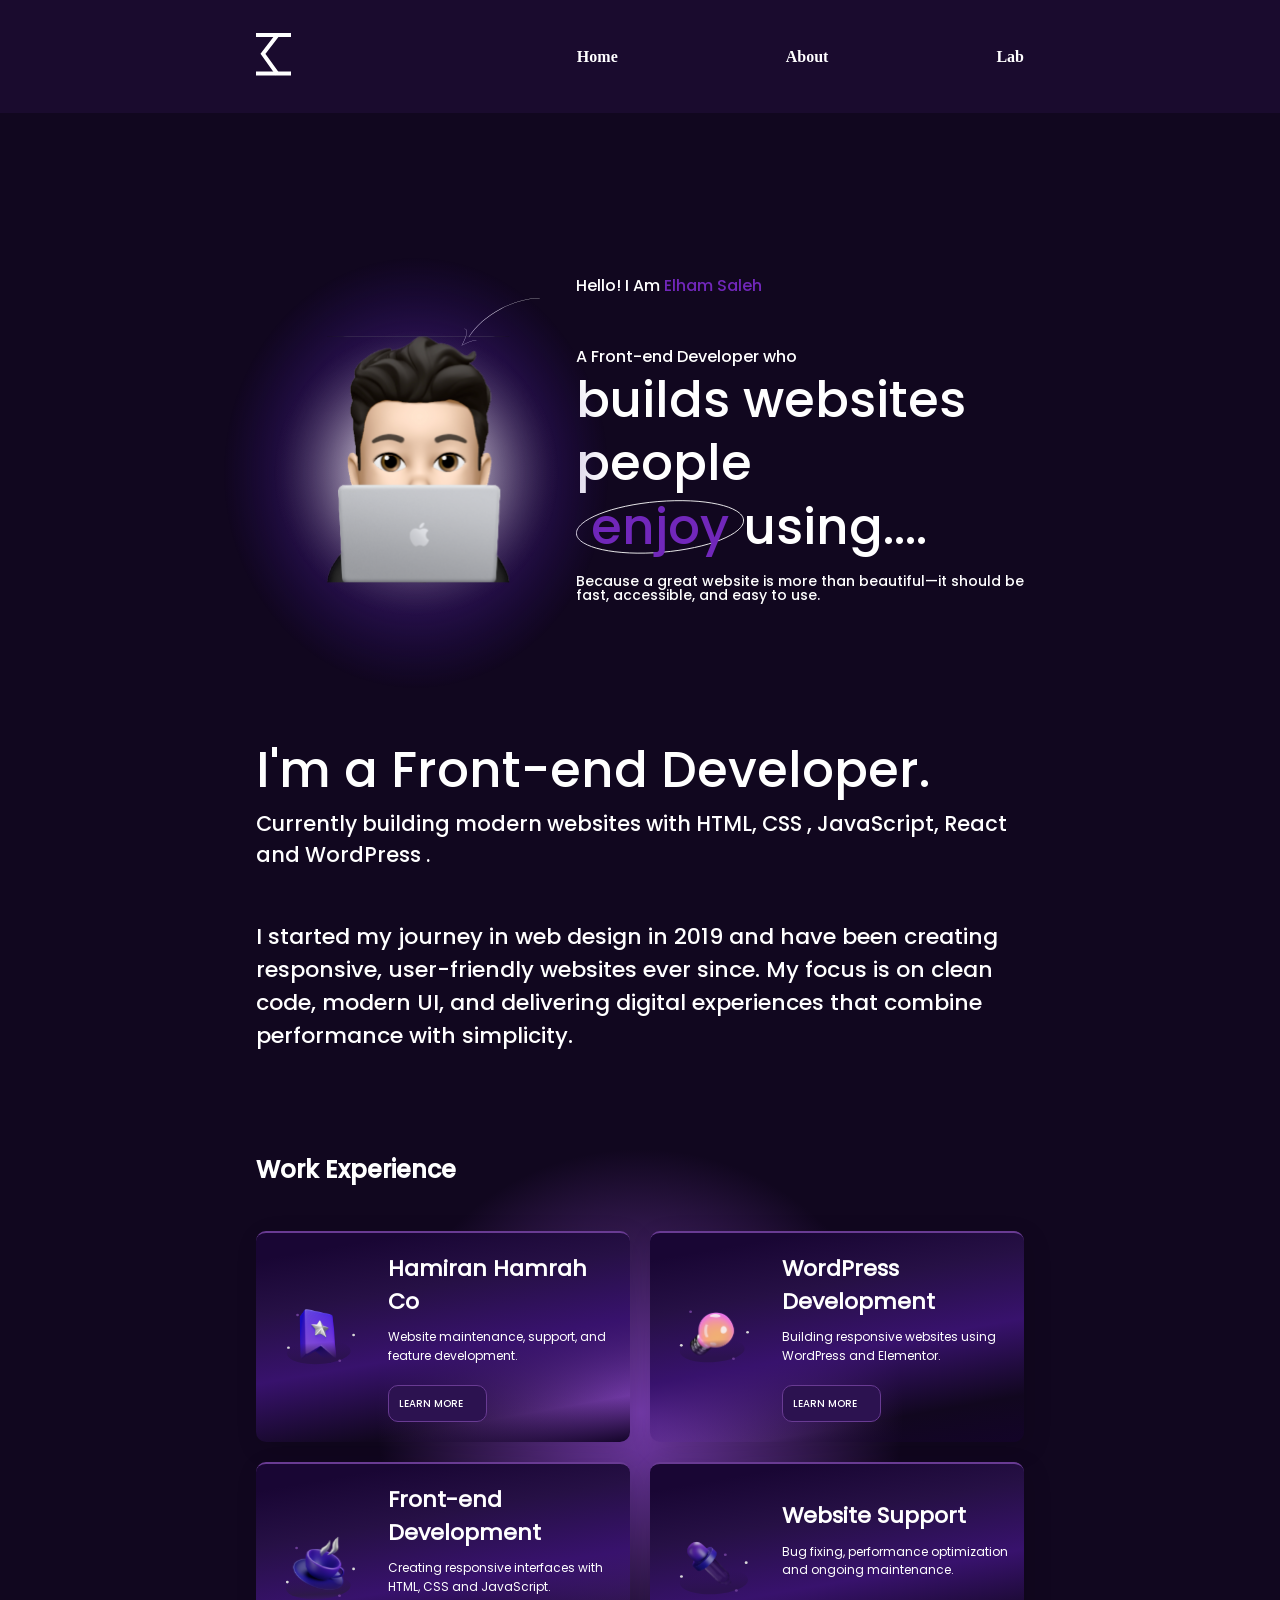
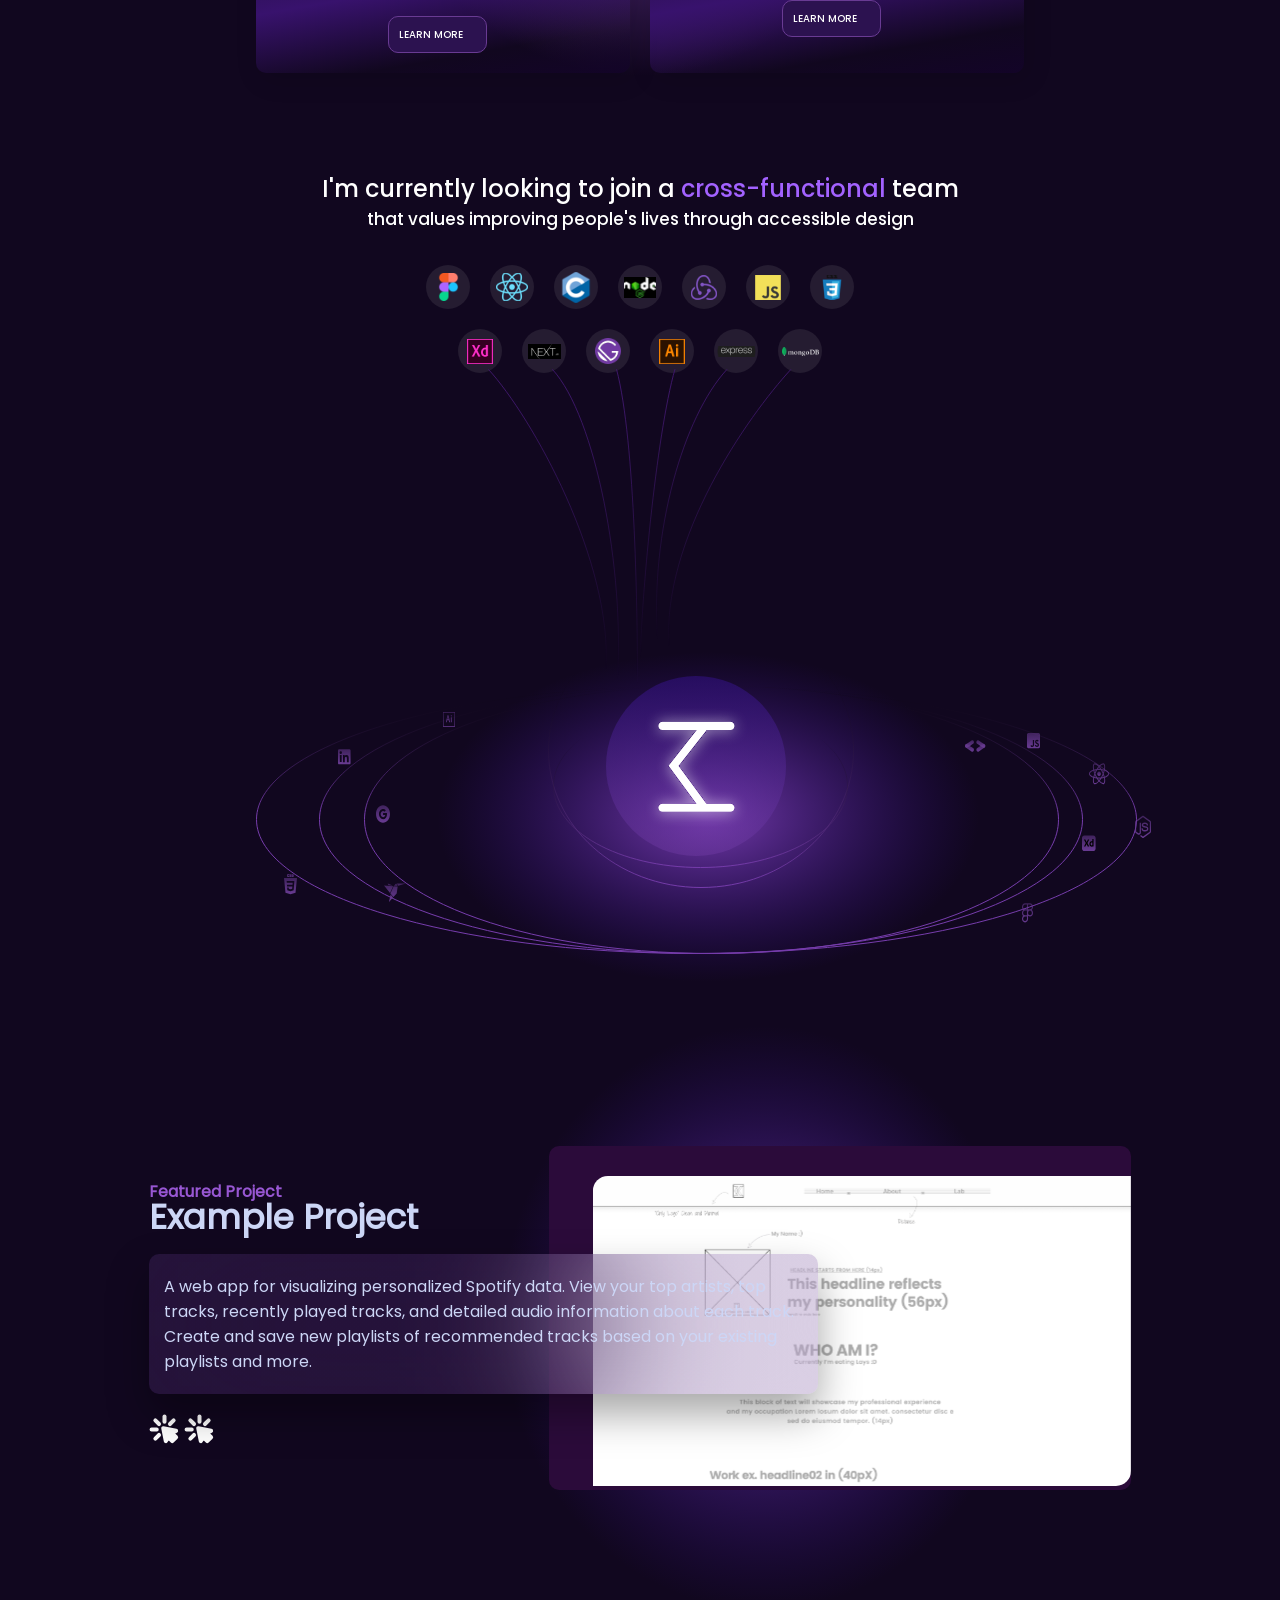
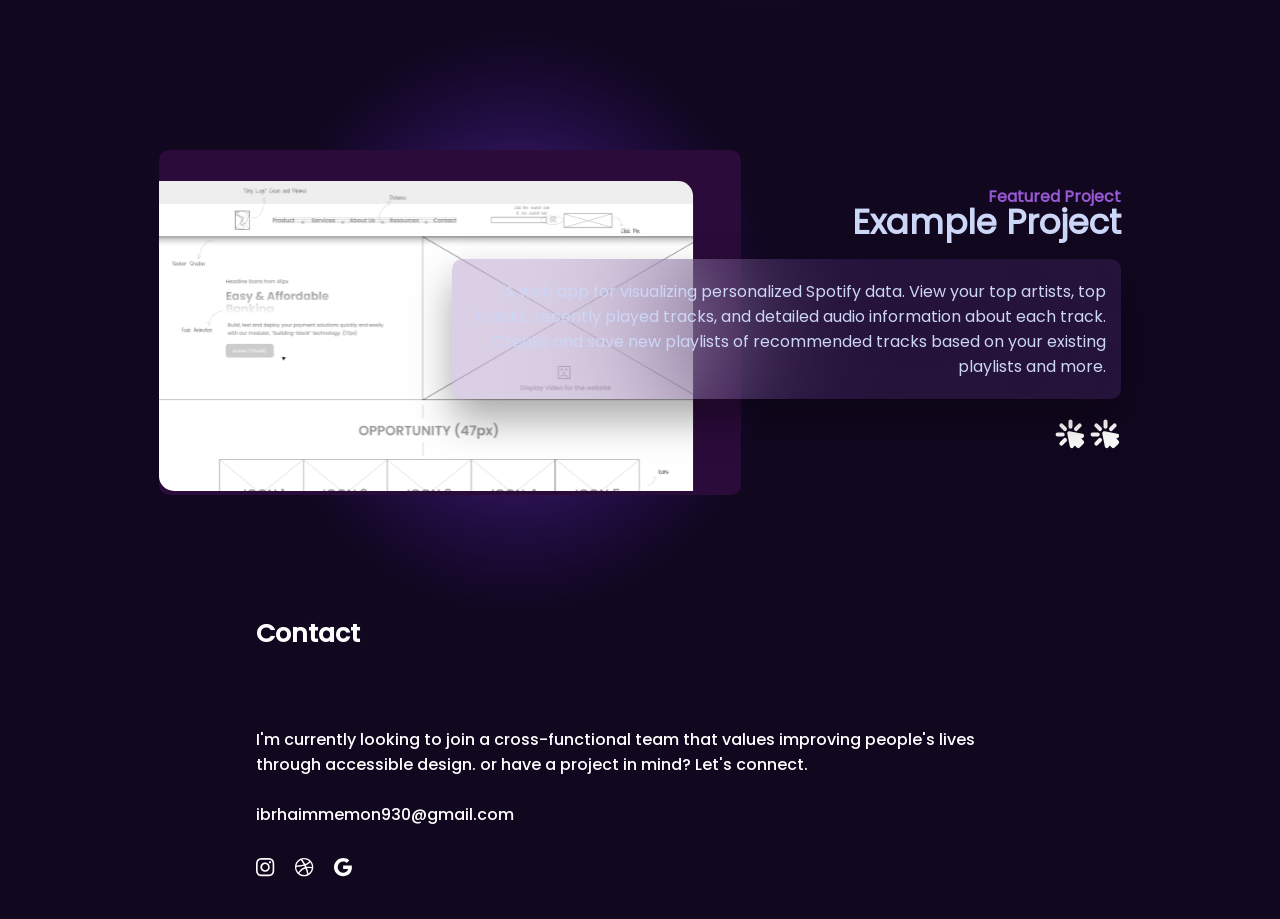
==== commit a4e3c6b2: "Merge branch 'main' of github.com:elhamsaleh051/portfilo-Project into feature/example" ====
--- a/index.html
+++ b/index.html
@@ -64,8 +64,8 @@
             </div>
             <div class="join-the-taem">
                 <div class="team-text">
-                    <p class="title">Technologies and tools I use to build <span>modern web</span> experiences </p>
-                    <p class="subtitle">that help me build fast, responsive, and user-friendly websites.</p>
+                    <p class="title">I'm currently looking to join a <span>cross-functional</span> team </p>
+                    <p class="subtitle">that values improving people's lives through accessible design</p>
                 </div>
                 <div class="team-skills-box">
                     <div class="team-skills">
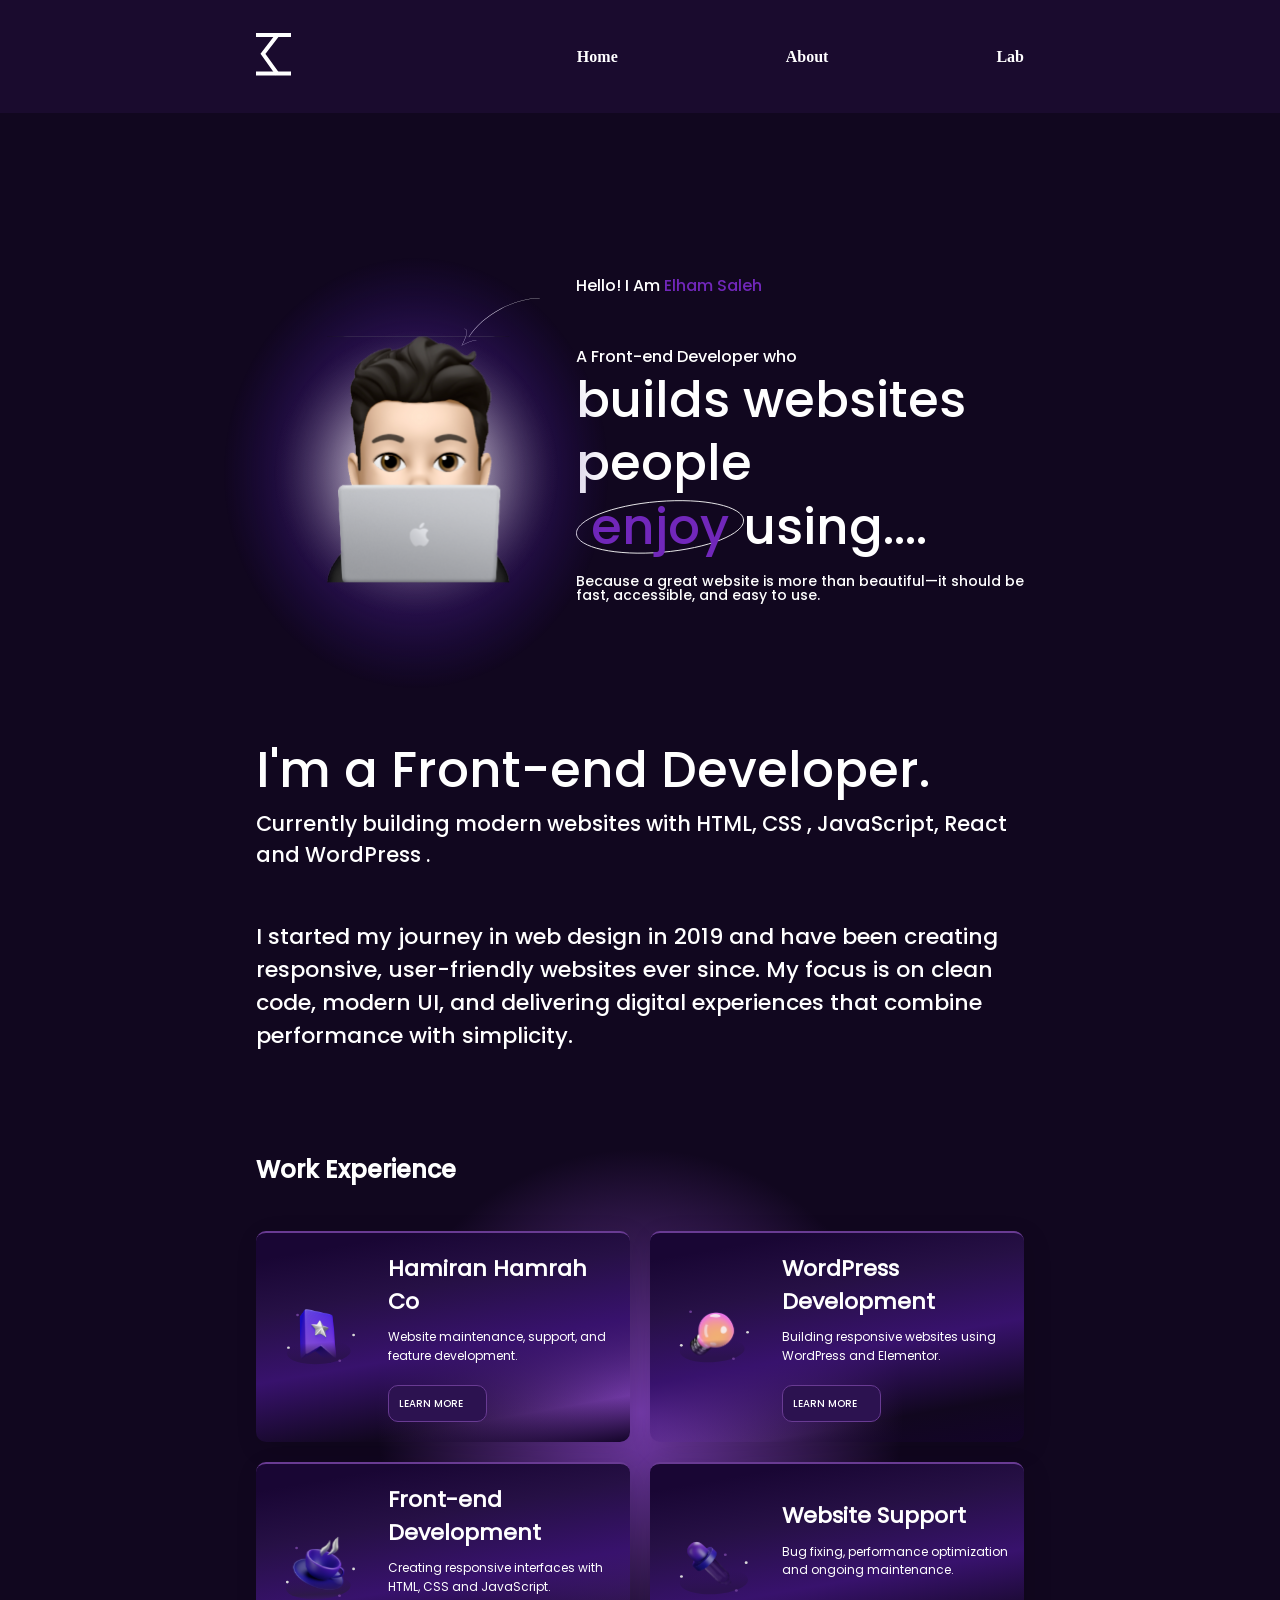
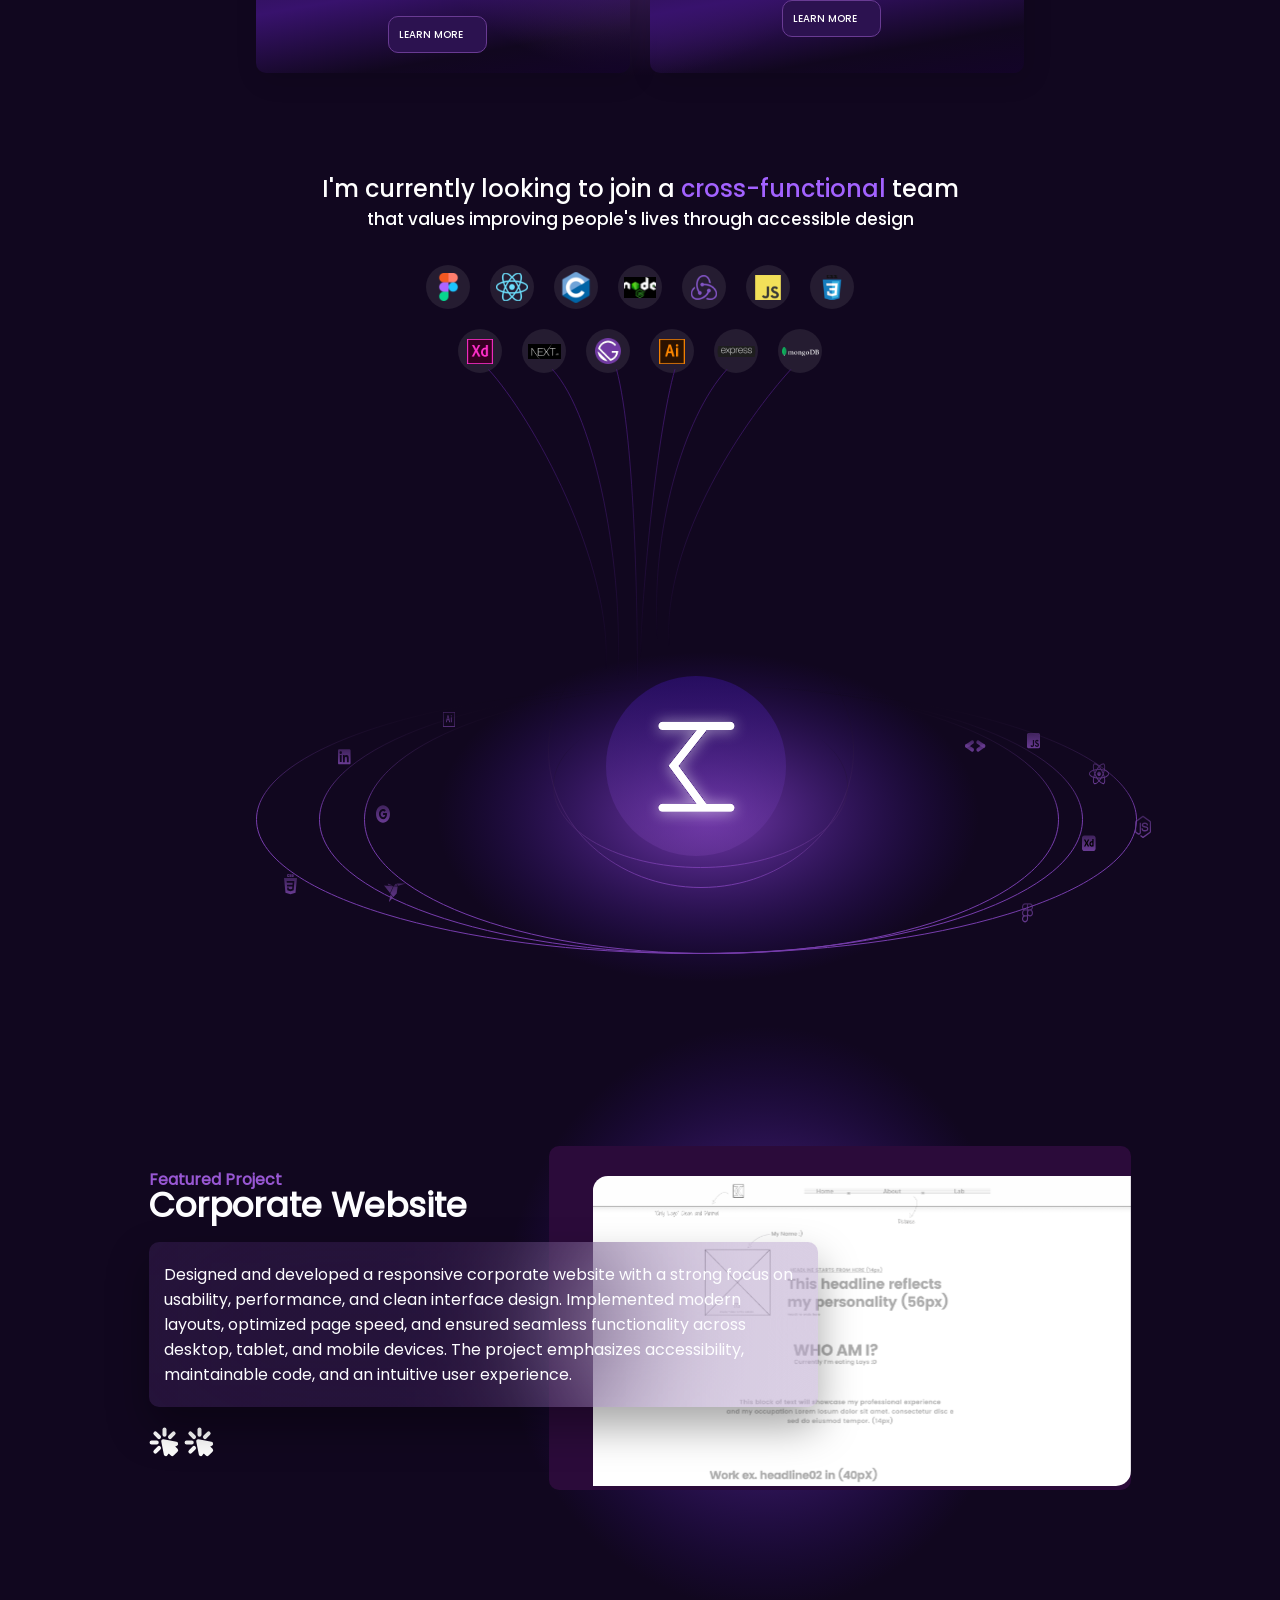
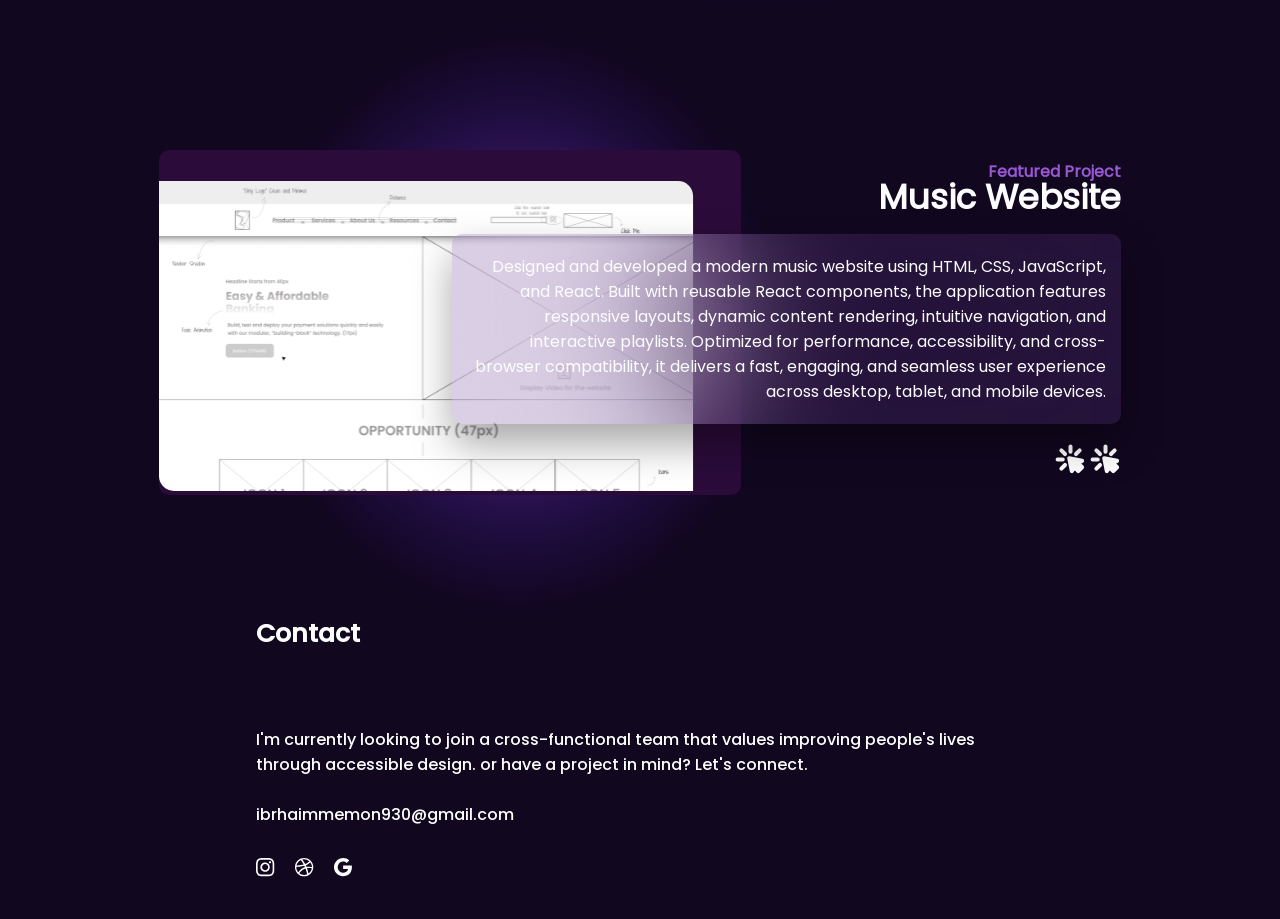
==== commit b26220ba: "changing text" ====
--- a/index.html
+++ b/index.html
@@ -99,12 +99,9 @@
                 <div class="example-content">
                     <div class="example-project-text">
                         <p class="subtitle">Featured Project</p>
-                        <h3 class="title">Example Project</h3>
+                        <h3 class="title">Corporate Website</h3>
                         <div class="blur-card">
-                            A web app for visualizing personalized Spotify data. View your
-                            top artists, top tracks, recently played tracks, and detailed audio
-                            information about each track. Create and save new playlists of
-                            recommended tracks based on your existing playlists and more.
+                            Designed and developed a responsive corporate website with a strong focus on usability, performance, and clean interface design. Implemented modern layouts, optimized page speed, and ensured seamless functionality across desktop, tablet, and mobile devices. The project emphasizes accessibility, maintainable code, and an intuitive user experience.
                         </div>
                         <div class="flower-icon">
                             <img src="images/icon-park-solid_click.svg"></img>
@@ -120,12 +117,9 @@
                 <div class="example-content">
                     <div class="example-project-text">
                         <p class="subtitle">Featured Project</p>
-                        <h3 class="title">Example Project</h3>
+                        <h3 class="title">Music Website</h3>
                         <div class="blur-card">
-                            A web app for visualizing personalized Spotify data. View your
-                            top artists, top tracks, recently played tracks, and detailed audio
-                            information about each track. Create and save new playlists of
-                            recommended tracks based on your existing playlists and more.
+                            Designed and developed a modern music website using HTML, CSS, JavaScript, and React. Built with reusable React components, the application features responsive layouts, dynamic content rendering, intuitive navigation, and interactive playlists. Optimized for performance, accessibility, and cross-browser compatibility, it delivers a fast, engaging, and seamless user experience across desktop, tablet, and mobile devices.
                         </div>
                         <div class="flower-icon">
                             <img src="images/icon-park-solid_click.svg"></img>
--- a/main.css
+++ b/main.css
@@ -216,7 +216,7 @@
   position: relative;
 }
 .example-project-text {
-  color: #ccd6f6;
+  color: #fdfdff;
   font-family: Poppins;
   width: 500px;
   position: relative;
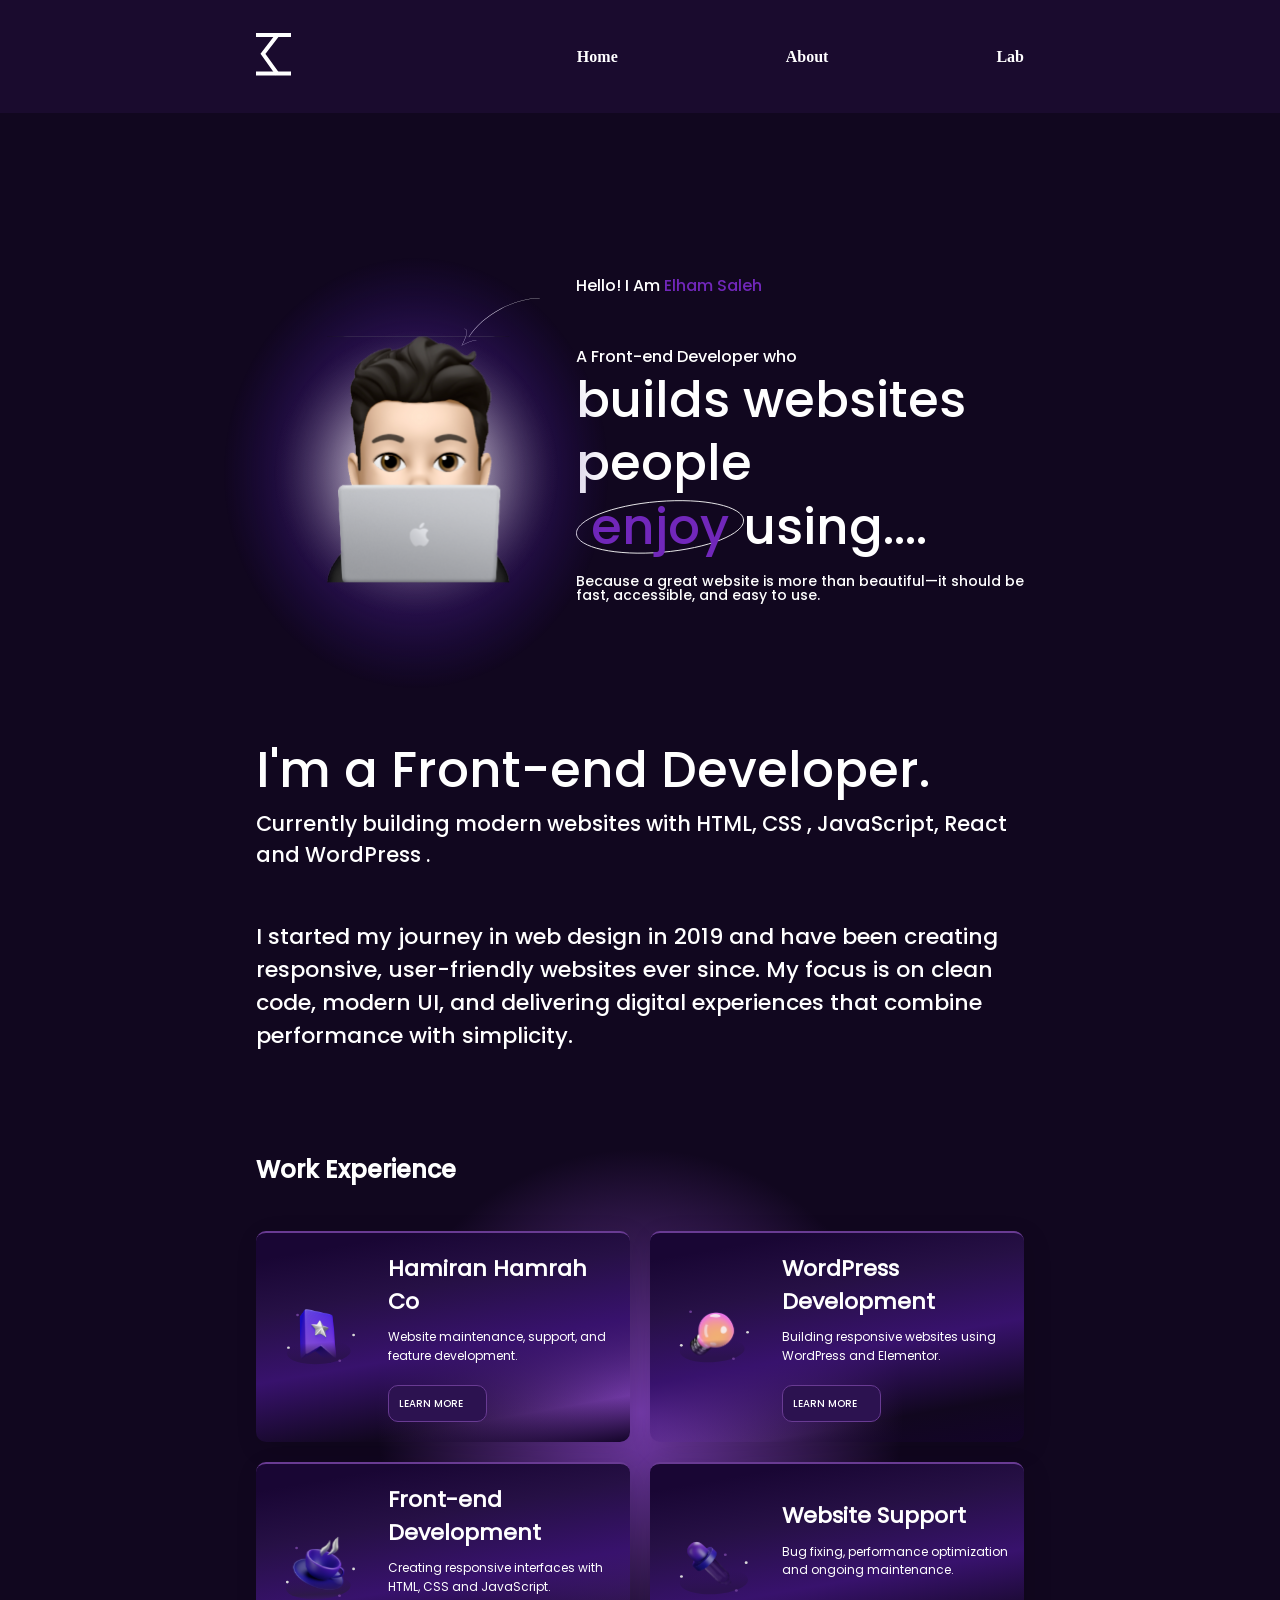
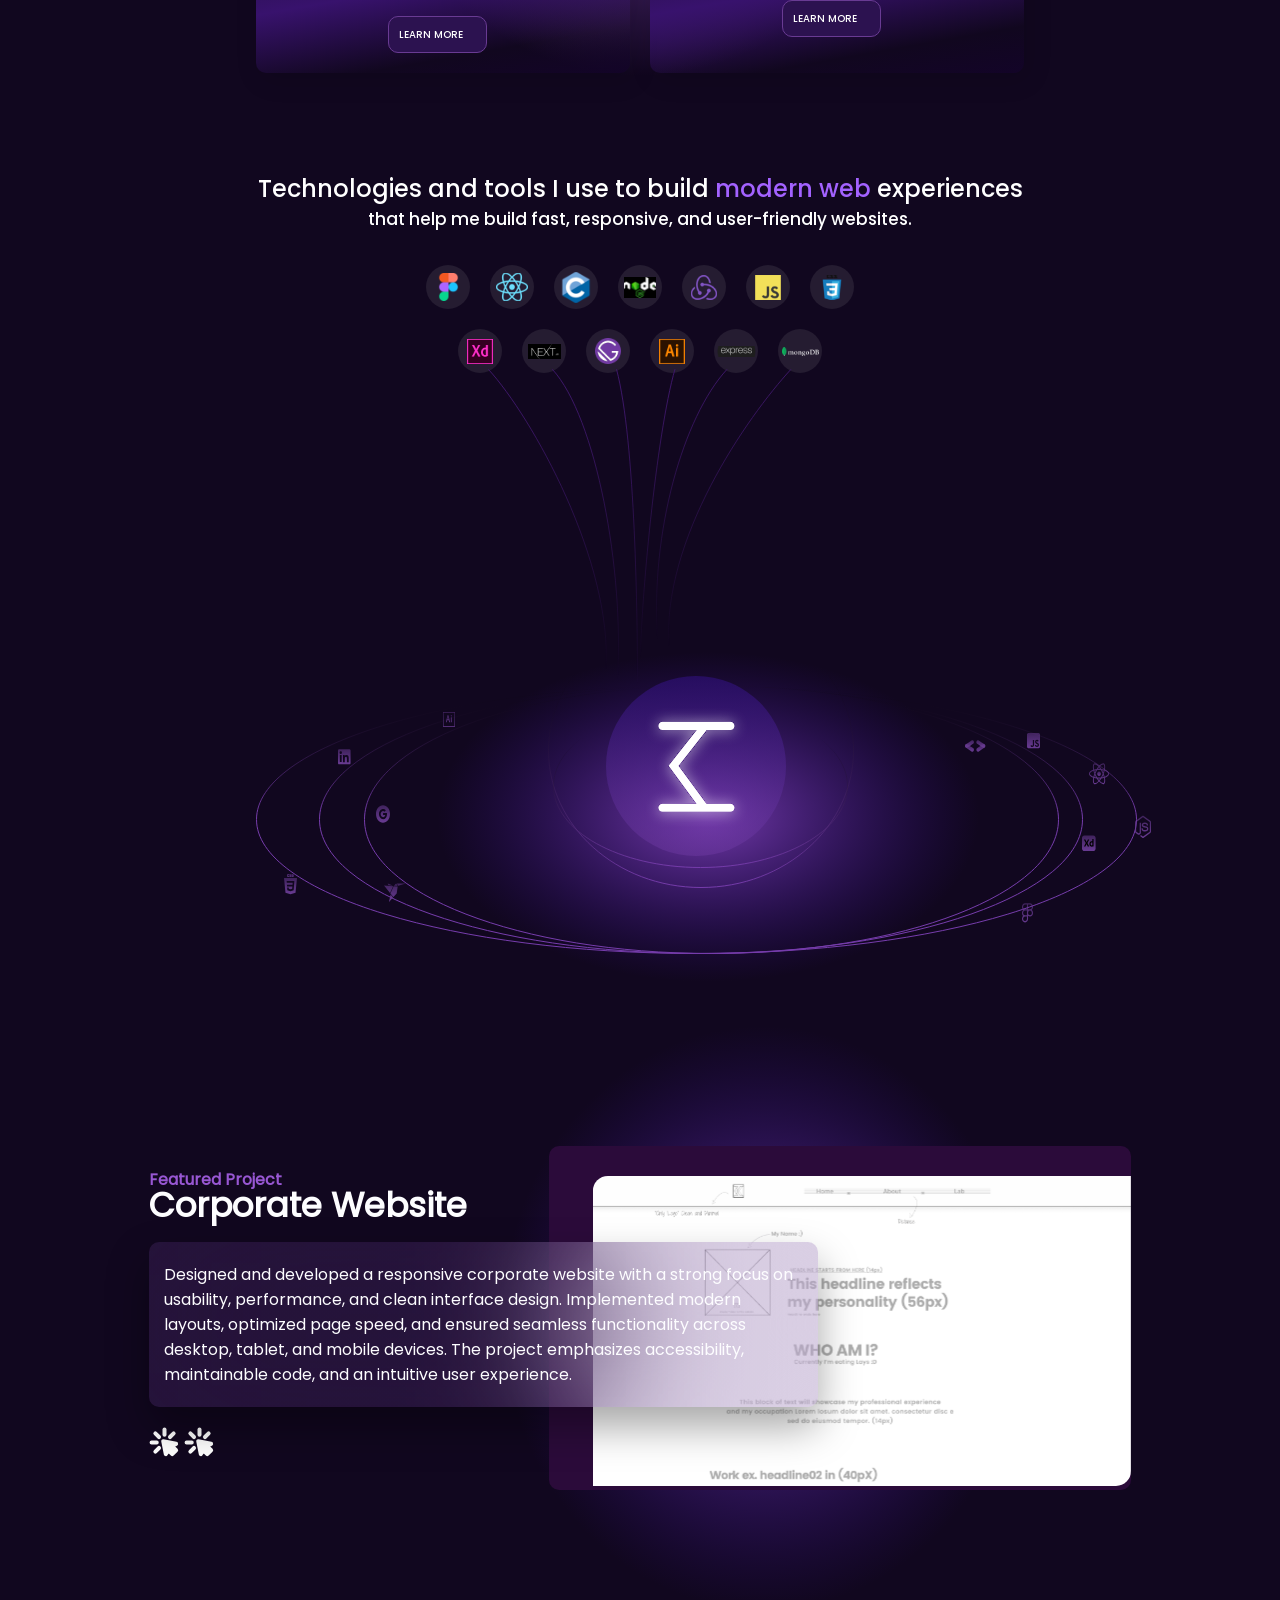
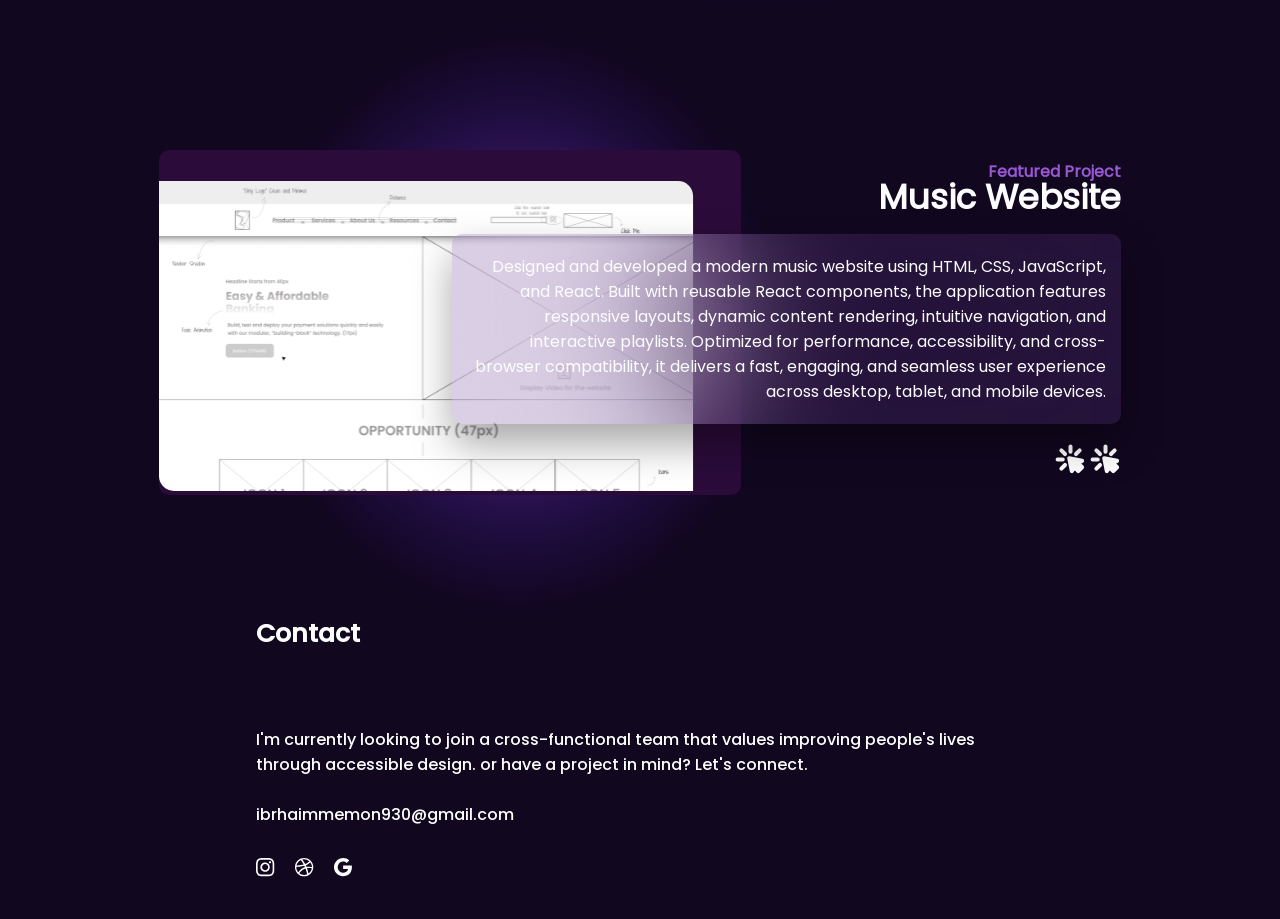
==== commit 06304ad8: "Merge branch 'feature/example'" ====
--- a/index.html
+++ b/index.html
@@ -64,8 +64,8 @@
             </div>
             <div class="join-the-taem">
                 <div class="team-text">
-                    <p class="title">I'm currently looking to join a <span>cross-functional</span> team </p>
-                    <p class="subtitle">that values improving people's lives through accessible design</p>
+                    <p class="title">Technologies and tools I use to build <span>modern web</span> experiences </p>
+                    <p class="subtitle">that help me build fast, responsive, and user-friendly websites.</p>
                 </div>
                 <div class="team-skills-box">
                     <div class="team-skills">
